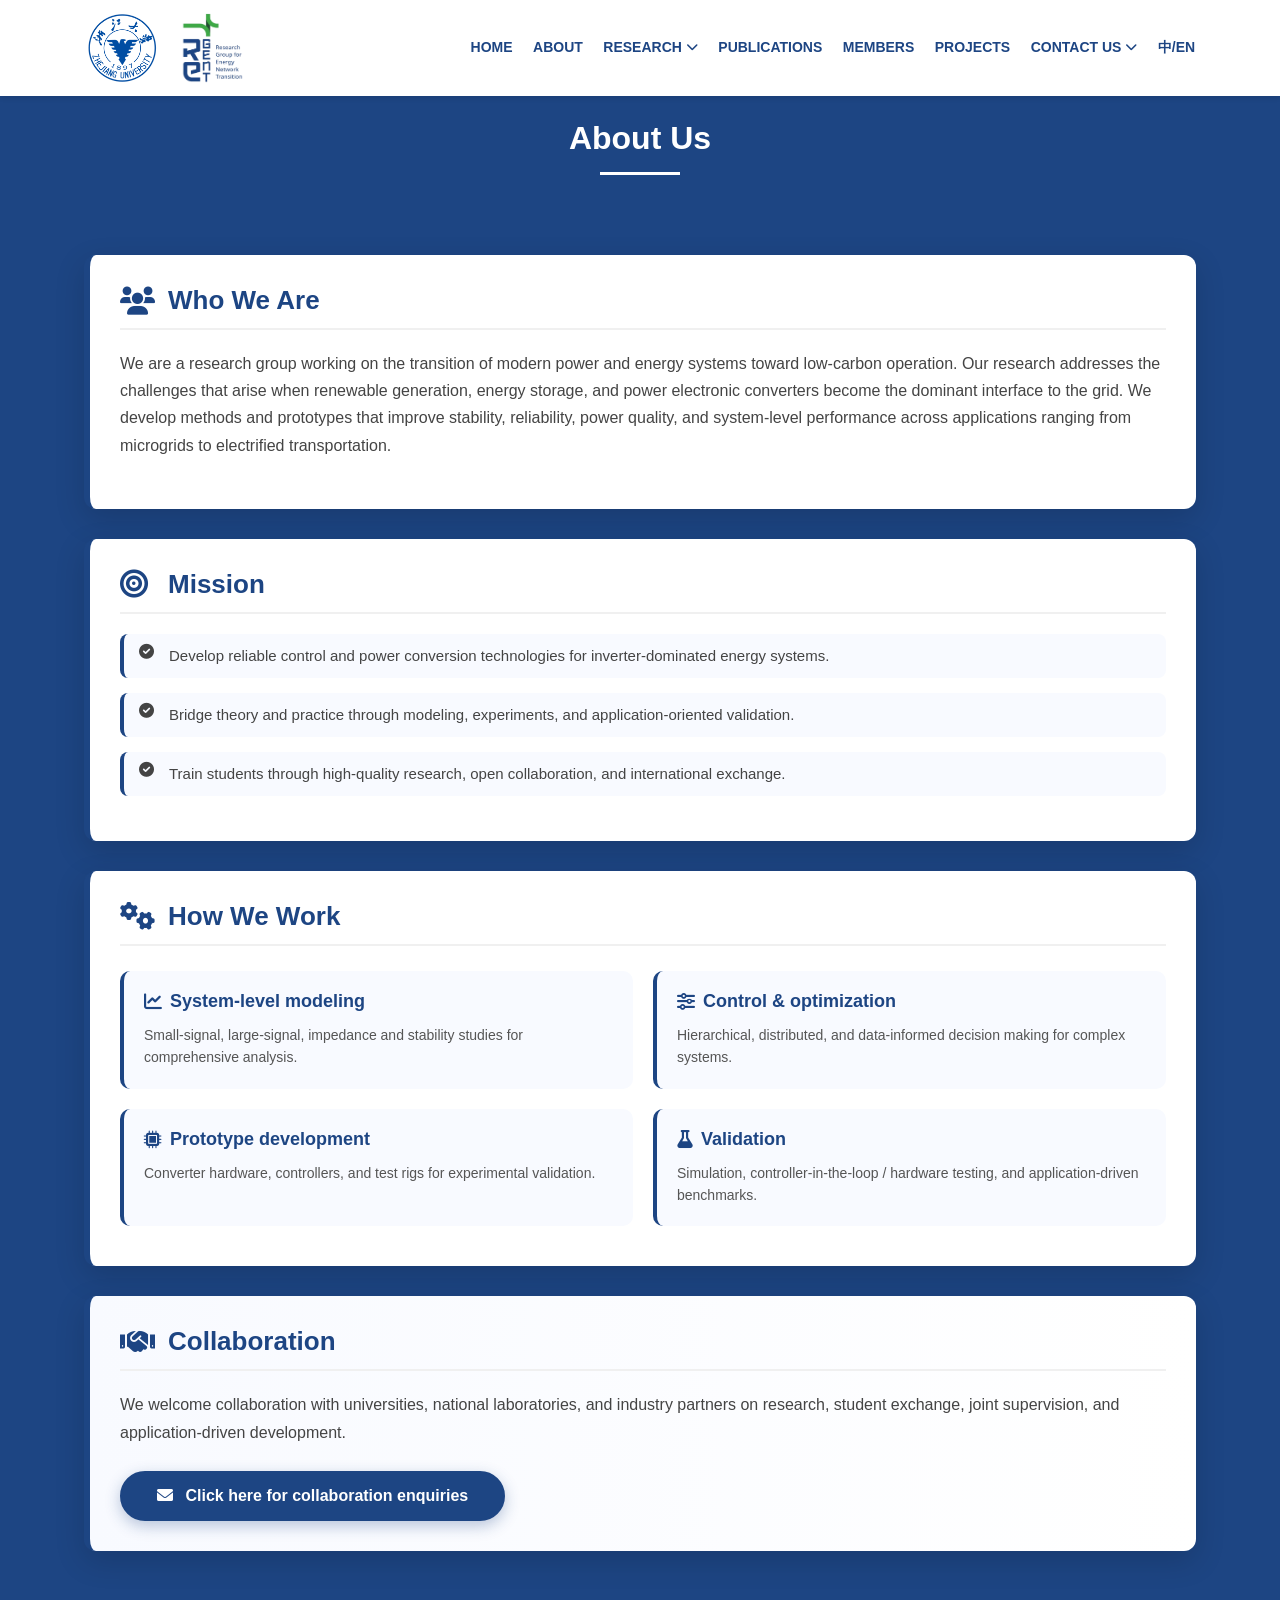
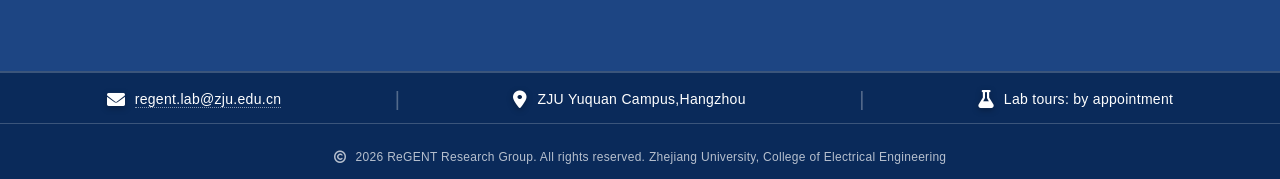
==== about.html @ 67312670 "Add files via upload" ====
<!DOCTYPE html>
<html>
<head>
<meta name="viewport" content="width=device-width, initial-scale=1">
<link rel="icon" type="image/x-icon" href="images/favicon.ico">
<!-- Link to external CSS file (same as main page) -->
<link rel="stylesheet" type="text/css" href="style.css">
<!-- Font Awesome for icons -->
<link rel="stylesheet" href="https://cdnjs.cloudflare.com/ajax/libs/font-awesome/6.0.0/css/all.min.css">
</head>
<body>

<div class="site-header">
  <nav>
    <a href="https://www.zju.edu.cn/"><img src="images/zju_logo.png" alt="ZJU Logo" class="zju-logo"></a>
    <a href="index.html"><img src="images/regent_logo.png" alt="Regent Logo" class="regent-logo"></a>
    <div class="nav-links">
      <ul>
        <li><a href="index.html">HOME</a></li>
        <li><a href="about.html">ABOUT</a></li>
        
        <!-- RESEARCH with Dropdown -->
        <li class="dropdown">
          <a href="research.html" class="dropdown-toggle">RESEARCH <i class="fas fa-chevron-down"></i></a>
          <ul class="dropdown-menu">
            <li><a href="research.html#smart-grids">Smart Grids & Microgrids</a></li>
            <li><a href="research.html#stability">Inverter Stability & Grid Forming Control</a></li>
            <li><a href="research.html#topologies">Converter Topologies</a></li>
            <li><a href="research.html#transportation">Electrified Transportation & Charging Interfaces</a></li>
            <li><a href="research.html#power-info">Power & Information Transfer</a></li>
            <li><a href="research.html#reliability">Reliability, Diagnostics & Power Quality</a></li>
          </ul>
        </li>
        
        <li><a href="publication.html">PUBLICATIONS</a></li>
        <li><a href="people.html">MEMBERS</a></li>
        <li><a href="project.html">PROJECTS</a></li>
        <li class="dropdown">
          <a href="contact.html" class="dropdown-toggle">CONTACT US<i class="fas fa-chevron-down"></i></a>
          <ul class="dropdown-menu">
            <li><a href="recruitment.html">RECRUITMENT</a></li>
            <li><a href="collaboration.html">COLLABORATION</a></li>
          </ul>
        </li>
        <li><a href="">中/EN</a></li>
      </ul>
    </div>
  </nav>
</div>

<!-- Page Header -->
<div class="page-header">
  <h1>About Us</h1>
</div>

<!-- About Container -->
<div class="about-container">

  <!-- Who We Are -->
  <div class="about-section who-we-are">
    <h2><i class="fas fa-users"></i> Who We Are</h2>
    <p>We are a research group working on the transition of modern power and energy systems toward low‑carbon operation. Our research addresses the challenges that arise when renewable generation, energy storage, and power electronic converters become the dominant interface to the grid. We develop methods and prototypes that improve stability, reliability, power quality, and system‑level performance across applications ranging from microgrids to electrified transportation.</p>
  </div>

  <!-- Mission -->
  <div class="about-section">
    <h2><i class="fas fa-bullseye"></i> Mission</h2>
    <ul class="mission-list">
      <li><i class="fas fa-check-circle"></i> Develop reliable control and power conversion technologies for inverter‑dominated energy systems.</li>
      <li><i class="fas fa-check-circle"></i> Bridge theory and practice through modeling, experiments, and application‑oriented validation.</li>
      <li><i class="fas fa-check-circle"></i> Train students through high‑quality research, open collaboration, and international exchange.</li>
    </ul>
  </div>

  <!-- How We Work -->
  <div class="about-section">
    <h2><i class="fas fa-cogs"></i> How We Work</h2>
    
    <div class="work-grid">
      <div class="work-card">
        <h4><i class="fas fa-chart-line"></i> System‑level modeling</h4>
        <p>Small‑signal, large‑signal, impedance and stability studies for comprehensive analysis.</p>
      </div>
      
      <div class="work-card">
        <h4><i class="fas fa-sliders-h"></i> Control & optimization</h4>
        <p>Hierarchical, distributed, and data‑informed decision making for complex systems.</p>
      </div>
      
      <div class="work-card">
        <h4><i class="fas fa-microchip"></i> Prototype development</h4>
        <p>Converter hardware, controllers, and test rigs for experimental validation.</p>
      </div>
      
      <div class="work-card">
        <h4><i class="fas fa-flask"></i> Validation</h4>
        <p>Simulation, controller‑in‑the‑loop / hardware testing, and application‑driven benchmarks.</p>
      </div>
    </div>
  </div>

  <!-- Collaboration -->
  <div class="about-section collaboration">
    <h2><i class="fas fa-handshake"></i> Collaboration</h2>
    <p>We welcome collaboration with universities, national laboratories, and industry partners on research, student exchange, joint supervision, and application‑driven development.</p>
    <a href="mailto:regent.lab@zju.edu.cn?subject=Collaboration%20Enquiry" class="collaboration-btn">
      <i class="fas fa-envelope"></i> Click here for collaboration enquiries
    </a>
  </div>

</div>

<!-- Quick Contact Strip-->
<div class="contact-strip">
    <div class="contact-container">
    
    <div class="contact-item">
      <i class="fas fa-envelope contact-icon"></i>
      <span class="contact-text">
        <a href="mailto:regent.lab@zju.edu.cn">regent.lab@zju.edu.cn</a>
      </span>
    </div>
    <span class="contact-divider">|</span>
    <div class="contact-item">
      <i class="fas fa-map-marker-alt contact-icon"></i>
      <span class="contact-text">ZJU Yuquan Campus,Hangzhou</span>
    </div>
    <span class="contact-divider">|</span>
    <div class="contact-item">
      <i class="fas fa-flask contact-icon"></i>
      <span class="contact-text">Lab tours: by appointment</span>
    </div>
  </div>
  <div class="copyright-row">
    <div class="contact-container">
      <div class="copyright-text">
        <br><i class="far fa-copyright"></i> 2026 ReGENT Research Group. All rights reserved. 
        Zhejiang University, College of Electrical Engineering
      </div>
    </div>
  </div>
</div>

<!-- Dropdown Script -->
<script src="dropdown.js"></script>

</body>
</html>
---- style.css ----
/* ===== RESET & BASE STYLES ===== */
* {
  box-sizing: border-box;
  margin: 0;
  padding: 0;
}

body {
  margin: 0;
  padding-top: 80px;
  font-family: Verdana, sans-serif;
  background-color: #1d4583;
  min-height: 100vh;
  display: flex;
  flex-direction: column;
}

img {
  vertical-align: middle;
}

/* ===== HEADER & NAVIGATION ===== */
.site-header {
  position: fixed;
  top: 0;
  left: 0;
  width: 100%;
  background-color: white;
  z-index: 1000;
  box-shadow: 0 2px 5px rgba(0,0,0,0.1);
}

nav {
  display: flex;
  padding: 1% 6%;
  justify-content: space-between;
  align-items: center;
  background-color: white;
}

nav img {
  width: 90px;
  height: auto;
  max-height: 70px;
  object-fit: contain;
}

.nav-links {
  flex: 1;
  text-align: right;
}

.nav-links ul {
  margin: 0;
  padding: 0;
}

.nav-links ul li {
  list-style: none;
  display: inline-block;
  padding: 8px 8px;
  position: relative;
}

.nav-links ul li a {
  text-decoration: none;
  color: #1d4583;
  font-size: 14px;
  font-weight: 600;
  transition: color 0.3s ease;
}

.nav-links ul li a:hover {
  color: #007bff;
}

/* Dropdown Menu */
.dropdown {
  position: relative;
  display: inline-block;
}

.dropdown-toggle {
  display: flex;
  align-items: center;
  gap: 5px;
}

.dropdown-toggle i {
  font-size: 12px;
  transition: transform 0.3s ease;
}

.dropdown:hover .dropdown-toggle i,
.dropdown.active .dropdown-toggle i {
  transform: rotate(180deg);
}

.dropdown-menu {
  position: absolute;
  top: 100%;
  left: 0;
  background: white;
  min-width: 220px;
  box-shadow: 0 10px 30px rgba(0,0,0,0.15);
  border-radius: 8px;
  padding: 8px 0;
  opacity: 0;
  visibility: hidden;
  transform: translateY(10px);
  transition: all 0.3s ease;
  z-index: 1000;
  border: 1px solid rgba(29, 69, 131, 0.1);
}

.dropdown:hover .dropdown-menu {
  opacity: 1;
  visibility: visible;
  transform: translateY(0);
}

.dropdown-menu li {
  display: block !important;
  padding: 0 !important;
  margin: 0 !important;
  width: 100%;
}

.dropdown-menu li a {
  display: block;
  padding: 10px 20px !important;
  color: #333 !important;
  font-size: 14px;
  font-weight: 500;
  transition: all 0.2s ease;
  white-space: nowrap;
  text-align: left;
}

.dropdown-menu li a:hover {
  background: #f0f4fa;
  color: #1d4583 !important;
  padding-left: 25px !important;
}

/* ===== PAGE HEADER (common to all pages) ===== */
.page-header {
  text-align: center;
  margin: 40px auto 20px;
  max-width: 90%;
  padding: 0 20px;
}

.page-header h1 {
  font-size: 32px;
  color: white;
  margin-bottom: 20px;
  position: relative;
}

.page-header h1:after {
  content: '';
  display: block;
  width: 80px;
  height: 3px;
  background: white;
  margin: 15px auto 0;
}

.page-header p {
  font-size: 18px;
  color: #e0e0e0;
  max-width: 90%;
  margin: 20px auto 0;
  line-height: 1.6;
}

/* ===== CONTACT STRIP & FOOTER ===== */
.contact-strip {
  width: 100%;
  background-color: #0a2a5a;
  color: white;
  padding: 15px 0;
  font-size: 14px;
  border-top: 2px solid rgba(255,255,255,0.2);
  margin-top: 40px;
  flex-shrink: 0;
}

.contact-container {
  max-width: 1200px;
  margin: 0 auto;
  display: flex;
  justify-content: space-around;
  align-items: center;
  flex-wrap: wrap;
  gap: 20px;
  padding: 0 20px;
}

.contact-item {
  display: flex;
  align-items: center;
  gap: 10px;
}

.contact-icon {
  font-size: 18px;
  filter: drop-shadow(0 2px 3px rgba(0,0,0,0.3));
}

.contact-text {
  font-weight: 400;
  letter-spacing: 0.3px;
}

.contact-text a {
  color: white;
  text-decoration: none;
  border-bottom: 1px dotted rgba(255,255,255,0.5);
  transition: border-bottom 0.3s ease;
}

.contact-text a:hover {
  border-bottom: 1px solid white;
}

.contact-divider {
  color: rgba(255,255,255,0.3);
  font-size: 20px;
  font-weight: 300;
  display: inline-block;
}

.copyright-row {
  border-top: 1px solid rgba(255,255,255,0.2);
  margin-top: 12px;
  padding-top: 12px;
  font-size: 12px;
  text-align: center;
}

.copyright-text {
  color: rgba(255,255,255,0.7);
  letter-spacing: 0.3px;
}

.copyright-text i {
  margin-right: 5px;
}

/* ===== HOME PAGE STYLES ===== */

/* Slideshow container */
.slideshow-container {
  width: 100%;
  height: 525px;
  position: relative;
  margin: auto;
  overflow: hidden;
  
}

.slider {
  display: flex;
  transition: transform 0.5s ease-in-out;
  width: 100%;
  height: 100%;
}

.mySlides {
  flex: 0 0 100%;
  box-sizing: border-box;
  height: 100%;
  position: relative;
}

.mySlides img {
  width: 100%;
  height: 100%;
  object-fit: cover;  /* This ensures images cover the area without distortion */
  display: block;
}

.prev, .next {
  cursor: pointer;
  position: absolute;
  top: 50%;
  width: auto;
  padding: 16px;
  margin-top: -22px;
  color: white;
  font-weight: bold;
  font-size: 18px;
  transition: 0.6s ease;
  border-radius: 0 3px 3px 0;
  user-select: none;
  z-index: 2;
  background-color: rgba(0,0,0,0.3);
}

.next {
  right: 0;
  border-radius: 3px 0 0 3px;
}

.prev:hover, .next:hover {
  background-color: rgba(0,0,0,0.8);
}

.text {
  color: #f2f2f2;
  font-size: 15px;
  padding: 8px 12px;
  position: absolute;
  bottom: 20px;
  width: 100%;
  text-align: center;
  z-index: 1;
}

.dots-container {
  position: absolute;
  bottom: 5px;
  left: 0;
  right: 0;
  text-align: center;
  z-index: 1;
}

.dot {
  cursor: pointer;
  height: 7px;
  width: 7px;
  margin: 0 4px;
  background-color: rgba(255,255,255,0.5);
  border-radius: 50%;
  display: inline-block;
  transition: background-color 0.3s ease;
  border: 1px solid rgba(0,0,0,0.3);
}

.active, .dot:hover {
  background-color: rgba(255,255,255,0.9);
}

@media only screen and (max-width: 300px) {
  .prev, .next,.text {font-size: 11px}
}

/* Introduction Section */
.intro-section {
  max-width: 90%;
  margin: 60px auto;
  text-align: center;
  padding: 0 20px;
}

.intro-section h2 {
  font-size: 32px;
  color: white;
  margin-bottom: 20px;
  position: relative;
}

.intro-section h2:after {
  content: '';
  display: block;
  width: 80px;
  height: 3px;
  background: white;
  margin: 15px auto 0;
}

.intro-section p {
  font-size: 18px;
  line-height: 1.6;
  color: #e5e5e5;
  max-width: 90%;
  margin: 0 auto;
}

/* Research Areas Section */
.mresearch-section {
  max-width: 90%;
  margin: 60px auto;
  padding: 0 20px;
  background: #1d4583;
  
}

.mresearch-section h2 {
  font-size: 32px;
  color: white;
  text-align: center;
  margin-bottom: 40px;
  position: relative;
}

.mresearch-section h2:after {
  content: '';
  display: block;
  width: 80px;
  height: 3px;
  background: white;
  margin: 15px auto 0;
}

.mresearch-grid {
  display: grid;
  grid-template-columns: repeat(3, 1fr);
  gap: 30px;
  margin-top: 30px;
  background: #1d4583;
}

.mresearch-card {
  background: white;
  border-radius: 10px;
  overflow: hidden;
  box-shadow: 0 5px 15px rgba(0,0,0,0.1);
  transition: transform 0.3s ease, box-shadow 0.3s ease;
  display: flex;
  flex-direction: column;
  height: 100%;
}

.mresearch-card:hover {
  transform: translateY(-5px);
  box-shadow: 0 15px 30px rgba(0,0,0,0.15);
}

.mresearch-card img {
  width: 100%;
  height: 200px;
  object-fit: cover;
  display: block;
}

.mresearch-card h3 {
  font-size: 20px;
  color: #1d4583;
  margin: 15px 15px 10px;
  line-height: 1.3;
}

.mresearch-card p {
  font-size: 14px;
  color: #666;
  line-height: 1.5;
  margin: 0 15px 15px;
  flex: 1;
}

.card-link {
  display: inline-block;
  margin: 0 15px 20px;
  color: #1d4583;
  font-weight: 600;
  text-decoration: none;
  border-bottom: 1px dotted #1d4583;
  align-self: flex-start;
  transition: all 0.3s ease;
}

.card-link:hover {
  border-bottom: 1px solid #1d4583;
  transform: translateX(3px);
}

/* Responsive */
@media (max-width: 900px) {
  .research-grid {
    grid-template-columns: repeat(2, 1fr);
  }
}

@media (max-width: 600px) {
  .research-grid {
    grid-template-columns: 1fr;
  }
}

/* Overall page background */
body {
  background-color: #1d4583;
}

/* Introduction Section */
.intro-section h2 {
  color: white;
}

.intro-section p {
  color: #e0e0e0;
}

/* Learn More Button */
.learn-more-container {
  text-align: center;
  margin: 40px 0 60px;
}

.learn-more-btn {
  display: inline-block;
  padding: 12px 40px;
  background-color: transparent;
  color: white;
  border: 2px solid white;
  border-radius: 50px;
  font-size: 16px;
  font-weight: 600;
  text-decoration: none;
  text-transform: uppercase;
  letter-spacing: 1px;
  transition: all 0.3s ease;
}

.learn-more-btn:hover {
  background-color: white;
  color: #1d4583;
  transform: translateY(-2px);
  box-shadow: 0 5px 15px rgba(0,0,0,0.2);
}
/* Highlights section */
.highlights-section {
  max-width: 90%;
  margin: 80px auto;
  padding: 0 20px;
}

.highlights-section h2 {
  font-size: 32px;
  color: white;
  text-align: center;
  margin-bottom: 40px;
  position: relative;
}

.highlights-section h2:after {
  content: '';
  display: block;
  width: 80px;
  height: 3px;
  background: white;
  margin: 15px auto 0;
}

.highlights-grid {
  display: grid;
  grid-template-columns: repeat(3, 1fr);
  gap: 30px;
}

.highlight-card {
  background: white;
  border-radius: 10px;
  padding: 25px;
  box-shadow: 0 5px 15px rgba(0,0,0,0.2);
}

.highlight-card h3 {
  color: #1d4583;
  font-size: 22px;
  margin-top: 0;
  margin-bottom: 20px;
  padding-bottom: 10px;
  border-bottom: 2px solid #1d4583;
}
/* Responsive */
@media (max-width: 900px) {
  .highlight-grid {
    grid-template-columns: repeat(2, 1fr);
  }
}

@media (max-width: 600px) {
  .highlight-grid {
    grid-template-columns: 1fr;
  }
}
/* Publications list in highlights */
.publications-list {
  list-style: none;
  padding: 0;
  margin: 0 0 20px 0;
}

.publications-list li {
  margin-bottom: 15px;
  padding-bottom: 15px;
  border-bottom: 1px solid #eee;
}

.pub-title {
  font-weight: 600;
  color: #333;
  text-decoration: none;
  display: block;
  margin-bottom: 5px;
  font-size: 14px;
  line-height: 1.4;
}

.pub-title:hover {
  color: #1d4583;
}

.pub-authors {
  font-size: 12px;
  color: #666;
  margin-bottom: 3px;
}

.pub-journal {
  font-size: 11px;
  color: #1d4583;
  font-style: italic;
}

/* main page Projects list in highlights */
.mprojects-list {
  list-style: none;
  padding: 0;
  margin: 0 0 20px 0;
}

.mprojects-list li {
  margin-bottom: 20px;
  padding-bottom: 15px;
  border-bottom: 1px solid #eee;
}

.mproject-title {
  font-weight: 600;
  color: #333;
  text-decoration: none;
  display: block;
  margin-bottom: 8px;
  font-size: 15px;
}

.mproject-title:hover {
  color: #1d4583;
}

.mproject-desc {
  font-size: 12px;
  color: #666;
  line-height: 1.5;
}

/* News list in highlights */
.news-list {
  list-style: none;
  padding: 0;
  margin: 0 0 20px 0;
}

.news-list li {
  margin-bottom: 18px;
  padding-bottom: 15px;
  border-bottom: 1px solid #eee;
  display: flex;
  gap: 12px;
}

.news-date {
  min-width: 70px;
  font-size: 12px;
  font-weight: 600;
  color: #1d4583;
}

.news-content {
  flex: 1;
}

.news-title {
  font-weight: 600;
  color: #333;
  font-size: 14px;
  margin-bottom: 4px;
}

.news-desc {
  font-size: 12px;
  color: #666;
}

.view-all-link {
  display: inline-block;
  color: #1d4583;
  text-decoration: none;
  font-size: 14px;
  font-weight: 600;
  margin-top: 10px;
  transition: color 0.3s ease;
}

.view-all-link:hover {
  color: #007bff;
  text-decoration: underline;
}

/* ===== RESEARCH PAGE STYLES ===== */
.research-container {
  max-width: 90%;
  margin: 40px auto 50px;
  padding: 0 20px;
}

.research-nav {
  max-width: 1200px;
  margin: 40px auto;
  padding: 0 20px;
  display: flex;
  flex-wrap: wrap;
  justify-content: center;
  gap: 12px;
}

.research-nav-btn {
  background: rgba(255,255,255,0.1);
  color: white;
  border: 2px solid white;
  padding: 10px 22px;
  border-radius: 50px;
  font-size: 14px;
  font-weight: 600;
  cursor: pointer;
  transition: all 0.3s ease;
  text-decoration: none;
  display: inline-block;
}

.research-nav-btn:hover,
.research-nav-btn.active {
  background: white;
  color: #1d4583;
  transform: translateY(-2px);
  box-shadow: 0 5px 15px rgba(0,0,0,0.2);
}

.research-section {
  margin-bottom: 40px;
  scroll-margin-top: 100px;
  background: white;
  border-radius: 12px;
  border-left: 6px solid #1d4583;
  box-shadow: 0 5px 15px rgba(0,0,0,0.1);
  padding: 25px;
  width: 100%;
}

.research-section h2 {
  font-size: 24px;
  color: #1d4583;
  margin: 0 0 12px 0;
  padding-bottom: 8px;
  border-bottom: 2px solid #f0f0f0;
  display: flex;
  align-items: center;
  gap: 10px;
}

.research-section h2 i {
  color: #1d4583;
  font-size: 24px;
  width: 32px;
}

.research-section > p {
  font-size: 15px;
  color: #444;
  line-height: 1.5;
  margin: 0 0 20px 0;
}

.research-topics {
  list-style: none;
  padding: 0;
  margin: 20px 0 15px;
  display: grid;
  grid-template-columns: repeat(2, 1fr);
  gap: 12px;
}

.research-topics li {
  display: flex;
  align-items: flex-start;
  gap: 10px;
  font-size: 14px;
  color: #444;
  line-height: 1.5;
  padding: 10px 15px;
  background: #f8faff;
  border-radius: 8px;
  border-left: 4px solid #1d4583;
}

.research-topics li i {
  color: #1d4583;
  font-size: 14px;
  margin-top: 3px;
  min-width: 16px;
}

/* Back to top button */
.back-to-top {
  text-align: right;
  margin-top: 15px;
}

.back-to-top a {
  color: #1d4583;
  text-decoration: none;
  font-size: 14px;
  font-weight: 600;
  display: inline-flex;
  align-items: center;
  gap: 8px;
  padding: 8px 15px;
  background: #f0f4fa;
  border-radius: 30px;
  transition: all 0.3s ease;
}

.back-to-top a:hover {
  background: #1d4583;
  color: white;
}

.back-to-top a:hover i {
  transform: translateY(-3px);
}

.back-to-top i {
  transition: transform 0.3s ease;
}
/* ===== PROJECTS PAGE STYLES ===== */
.projects-container {
  max-width: 90%;
  margin: 40px auto 50px;
  padding: 0 20px;
}

.funding-section {
  margin-bottom: 35px;
  padding: 18px;
  background: rgba(255,255,255,0.05);
  border-radius: 10px;
  border-left: 4px solid white;
}

.funding-section h2 {
  color: white;
  font-size: 22px;
  margin-bottom: 12px;
  display: flex;
  align-items: center;
  gap: 8px;
}

.funding-section h2 i {
  color: rgba(255,255,255,0.9);
  font-size: 22px;
}

.funding-desc {
  color: #e0e0e0;
  font-size: 15px;
  line-height: 1.5;
  margin-bottom: 20px;
  padding-left: 30px;
}

.project-list {
  list-style: none;
  padding: 0;
  margin: 0;
}

.project-item {
  background: white;
  border-radius: 10px;
  padding: 20px;
  margin-bottom: 15px;
  box-shadow: 0 5px 15px rgba(0,0,0,0.15);
  transition: transform 0.3s ease, box-shadow 0.3s ease;
  border-left: 5px solid #1d4583;
}

.project-item:hover {
  transform: translateX(5px);
  box-shadow: 0 8px 25px rgba(0,0,0,0.2);
}

.project-title {
  font-size: 18px;
  font-weight: 600;
  color: #1d4583;
  margin-bottom: 10px;
  line-height: 1.4;
}

.project-meta {
  display: flex;
  flex-wrap: wrap;
  gap: 12px;
  margin-bottom: 10px;
  font-size: 13px;
  color: #666;
}

.project-meta i {
  color: #1d4583;
  width: 16px;
  margin-right: 4px;
}

.project-dates {
  display: inline-flex;
  align-items: center;
  background: #f0f4fa;
  padding: 3px 10px;
  border-radius: 30px;
  font-size: 12px;
  color: #1d4583;
  font-weight: 500;
}

.project-status {
  display: inline-flex;
  align-items: center;
  padding: 3px 10px;
  border-radius: 30px;
  font-size: 12px;
  font-weight: 500;
}

.status-ongoing {
  background: #e3f2fd;
  color: #0d47a1;
}

.status-completed {
  background: #e8f5e8;
  color: #1e7e34;
}

/* ===== ABOUT PAGE STYLES ===== */
.about-container {
  max-width: 90%;
  margin: 40px auto 50px;
  padding: 0 20px;
}

.about-section {
  background: white;
  border-radius: 12px;
  padding: 30px;
  margin-bottom: 30px;
  box-shadow: 0 10px 30px rgba(0,0,0,0.15);
  border-left: 6px solid #1d4583;
}

.about-section h2 {
  font-size: 26px;
  color: #1d4583;
  margin: 0 0 20px 0;
  padding-bottom: 12px;
  border-bottom: 2px solid #f0f0f0;
  display: flex;
  align-items: center;
  gap: 12px;
}

.about-section h2 i {
  color: #1d4583;
  font-size: 28px;
  width: 36px;
}

.about-section p {
  font-size: 16px;
  color: #444;
  line-height: 1.7;
  margin-bottom: 20px;
}

.mission-list {
  list-style: none;
  padding: 0;
  margin: 20px 0 10px;
}

.mission-list li {
  display: flex;
  align-items: flex-start;
  gap: 15px;
  margin-bottom: 15px;
  padding: 10px 15px;
  background: #f8faff;
  border-radius: 8px;
  font-size: 15px;
  color: #444;
  line-height: 1.6;
  border-left: 4px solid #1d4583;
}

.work-grid {
  display: grid;
  grid-template-columns: repeat(2, 1fr);
  gap: 20px;
  margin: 25px 0 10px;
}

.work-card {
  background: #f8faff;
  border-radius: 10px;
  padding: 20px;
  border-left: 4px solid #1d4583;
}

.work-card h4 {
  font-size: 18px;
  color: #1d4583;
  margin: 0 0 12px 0;
  display: flex;
  align-items: center;
  gap: 8px;
}

.work-card p {
  font-size: 14px;
  color: #555;
  line-height: 1.6;
  margin: 0;
}
/* Collaboration section */
.collaboration {
  background: linear-gradient(to right, #f8faff, #ffffff);
}

.collaboration p {
  font-size: 16px;
  color: #444;
  line-height: 1.7;
  margin-bottom: 25px;
}

.collaboration-btn {
  display: inline-block;
  padding: 14px 35px;
  background-color: #1d4583;
  color: white;
  text-decoration: none;
  border-radius: 50px;
  font-size: 16px;
  font-weight: 600;
  transition: all 0.3s ease;
  border: 2px solid #1d4583;
  box-shadow: 0 5px 15px rgba(29, 69, 131, 0.3);
}

.collaboration-btn:hover {
  background-color: white;
  color: #1d4583;
  transform: translateY(-2px);
  box-shadow: 0 8px 25px rgba(29, 69, 131, 0.4);
}

.collaboration-btn i {
  margin-right: 8px;
}

/* Responsive */
@media (max-width: 700px) {
  .work-grid {
    grid-template-columns: 1fr;
  }
  
  .about-section h2 {
    font-size: 24px;
  }
  
  .about-section h2 i {
    font-size: 24px;
    width: 32px;
  }
  
  .mission-list li {
    padding: 12px;
    gap: 12px;
  }
}

@media (max-width: 400px) {
  .page-header h1 {
    font-size: 28px;
  }
  
  .about-section {
    padding: 20px;
  }
  
  .about-section h2 {
    font-size: 22px;
  }
}
/* ===== RECRUITMENT PAGE STYLES ===== */
.recruitment-container {
  max-width: 90%;
  margin: 40px auto 50px;
  padding: 0 20px;
}

.recruitment-section {
  background: white;
  border-radius: 12px;
  padding: 30px;
  margin-bottom: 30px;
  box-shadow: 0 10px 30px rgba(0,0,0,0.15);
  border-left: 6px solid #1d4583;
}

.recruitment-section h2 {
  font-size: 26px;
  color: #1d4583;
  margin: 0 0 20px 0;
  padding-bottom: 12px;
  border-bottom: 2px solid #f0f0f0;
  display: flex;
  align-items: center;
  gap: 12px;
}

/* Overview - intro paragraph */
.overview p {
  font-size: 16px;
  color: #444;
  line-height: 1.8;
  margin-bottom: 0;
}

.look-list {
  list-style: none;
  padding: 0;
  margin: 20px 0 10px;
}

.look-list li {
  display: flex;
  align-items: flex-start;
  gap: 15px;
  margin-bottom: 15px;
  padding: 12px 18px;
  background: #f8faff;
  border-radius: 8px;
  font-size: 15px;
  color: #444;
  border-left: 4px solid #1d4583;
}

.apply-steps {
  margin: 25px 0 15px;
}

.apply-step {
  display: flex;
  gap: 20px;
  margin-bottom: 20px;
  padding: 15px 20px;
  background: #f8faff;
  border-radius: 10px;
  border-left: 4px solid #1d4583;
}

.step-number {
  min-width: 40px;
  height: 40px;
  background: #1d4583;
  color: white;
  font-weight: bold;
  font-size: 20px;
  border-radius: 50%;
  display: flex;
  align-items: center;
  justify-content: center;
}
.step-content {
  flex: 1;
}

.step-content p {
  margin: 5px 0 0 0;
  font-size: 15px;
  color: #555;
}

.step-content strong {
  color: #1d4583;
  font-size: 16px;
}

.step-note {
  margin-top: 8px;
  padding: 8px 15px;
  background: rgba(29, 69, 131, 0.05);
  border-radius: 6px;
  font-size: 14px;
  color: #666;
  border-left: 3px solid #1d4583;
}

.faq-grid {
  display: grid;
  grid-template-columns: 1fr;
  gap: 15px;
  margin: 25px 0 10px;
}

.faq-item {
  background: #f8faff;
  border-radius: 10px;
  padding: 18px 22px;
  border-left: 4px solid #1d4583;
}

.faq-question {
  display: flex;
  align-items: center;
  gap: 12px;
  margin-bottom: 12px;
}

.faq-question i {
  color: #1d4583;
  font-size: 18px;
  width: 24px;
}

.faq-question h4 {
  font-size: 18px;
  color: #1d4583;
  margin: 0;
  font-weight: 600;
}

.faq-answer {
  padding-left: 36px;
  font-size: 15px;
  color: #555;
  line-height: 1.6;
}

.faq-answer p {
  margin: 0;
  font-size: 15px;
}

.faq-answer a {
  color: #1d4583;
  text-decoration: none;
  font-weight: 600;
  border-bottom: 1px dotted #1d4583;
}

.faq-answer a:hover {
  border-bottom: 1px solid #1d4583;
}

/* Contact/apply button */
.apply-btn {
  display: inline-block;
  padding: 14px 35px;
  background-color: #1d4583;
  color: white;
  text-decoration: none;
  border-radius: 50px;
  font-size: 16px;
  font-weight: 600;
  transition: background-color 0.3s ease, color 0.3s ease;
  border: 2px solid #1d4583;
  box-shadow: 0 5px 15px rgba(29, 69, 131, 0.3);
  margin-top: 15px;
}

.apply-btn:hover {
  background-color: white;
  color: #1d4583;
}

.apply-btn i {
  margin-right: 8px;
}

/* Highlight box */
.highlight-box {
  background: linear-gradient(135deg, #f8faff 0%, #ffffff 100%);
  border-radius: 10px;
  padding: 20px;
  margin: 20px 0 10px;
  border: 1px dashed #1d4583;
}

.highlight-box p {
  margin: 0;
  display: flex;
  align-items: center;
  gap: 12px;
}

.highlight-box i {
  color: #1d4583;
  font-size: 24px;
}
/*======= Collaboration page style ========= */
/* Collaboration container */
.collaboration-container {
  max-width: 90%;
  margin: 40px auto 50px;
  padding: 0 20px;
}

/* Collaboration sections */
.collaboration-section {
  background: white;
  border-radius: 12px;
  padding: 35px;
  margin-bottom: 30px;
  box-shadow: 0 10px 30px rgba(0,0,0,0.15);
  border-left: 6px solid #1d4583;
}

.collaboration-section h2 {
  font-size: 28px;
  color: #1d4583;
  margin: 0 0 20px 0;
  padding-bottom: 15px;
  border-bottom: 2px solid #f0f0f0;
  display: flex;
  align-items: center;
  gap: 12px;
}

.collaboration-section h2 i {
  color: #1d4583;
  font-size: 30px;
  width: 40px;
}

.collaboration-section p {
  font-size: 17px;
  color: #444;
  line-height: 1.8;
  margin-bottom: 25px;
}

/* Partner types */
.partner-types {
  display: flex;
  flex-wrap: wrap;
  gap: 20px;
  margin: 30px 0 20px;
  justify-content: center;
}

.partner-card {
  flex: 1;
  min-width: 180px;
  background: linear-gradient(135deg, #f8faff 0%, #ffffff 100%);
  border-radius: 12px;
  padding: 25px 20px;
  text-align: center;
  border: 1px solid rgba(29, 69, 131, 0.1);
  box-shadow: 0 5px 15px rgba(0,0,0,0.05);
}

.partner-card i {
  font-size: 40px;
  color: #1d4583;
  margin-bottom: 15px;
}

.partner-card h3 {
  font-size: 20px;
  color: #1d4583;
  margin: 0 0 10px 0;
}

.partner-card p {
  font-size: 14px;
  color: #666;
  margin: 0;
  line-height: 1.5;
}

/* Partner Logos Section */
.partner-logos {
  margin: 40px 0 20px;
  text-align: center;
}

.partner-logos h3 {
  font-size: 24px;
  color: #1d4583;
  margin: 0 0 30px 0;
  position: relative;
  display: inline-block;
  padding-bottom: 12px;
}

.partner-logos h3:after {
  content: '';
  position: absolute;
  bottom: 0;
  left: 25%;
  width: 50%;
  height: 3px;
  background: #1d4583;
}

/* Logos Grid - 5 columns on large screens */
.logos-grid {
  display: grid;
  grid-template-columns: repeat(5, 1fr);
  gap: 25px;
  align-items: center;
  margin-top: 30px;
}

.logo-item {
  background: #f8faff;
  border-radius: 10px;
  padding: 20px 15px;
  transition: all 0.3s ease;
  border: 1px solid rgba(29, 69, 131, 0.1);
  display: flex;
  align-items: center;
  justify-content: center;
  min-height: 120px;
  box-shadow: 0 3px 10px rgba(0,0,0,0.05);
}

.logo-item:hover {
  transform: translateY(-5px);
  box-shadow: 0 15px 30px rgba(29, 69, 131, 0.15);
  border-color: #1d4583;
  background: white;
}

.logo-item img {
  max-width: 100%;
  max-height: 70px;
  width: auto;
  height: auto;
  filter: grayscale(50%);
  opacity: 0.8;
  transition: all 0.3s ease;
  object-fit: contain;
}

.logo-item:hover img {
  filter: grayscale(0%);
  opacity: 1;
}

/* Logo fallback for missing images */
.logo-placeholder {
  width: 100%;
  height: 70px;
  display: flex;
  align-items: center;
  justify-content: center;
  font-weight: 600;
  color: #1d4583;
  background: rgba(29, 69, 131, 0.05);
  border-radius: 6px;
  padding: 5px;
  font-size: 14px;
  text-align: center;
}

.logo-placeholder i {
  font-size: 30px;
  margin-right: 8px;
  color: #1d4583;
}

/* Collaboration modes grid */
.modes-grid {
  display: grid;
  grid-template-columns: repeat(2, 1fr);
  gap: 25px;
  margin: 30px 0 20px;
}

.mode-item {
  display: flex;
  align-items: flex-start;
  gap: 15px;
  padding: 20px;
  background: #f8faff;
  border-radius: 12px;
  border-left: 4px solid #1d4583;
  transition: all 0.3s ease;
}

.mode-item:hover {
  transform: translateY(-3px);
  box-shadow: 0 10px 25px rgba(29, 69, 131, 0.15);
}

.mode-icon {
  min-width: 50px;
  height: 50px;
  background: #1d4583;
  border-radius: 50%;
  display: flex;
  align-items: center;
  justify-content: center;
  color: white;
  font-size: 22px;
  box-shadow: 0 5px 10px rgba(29, 69, 131, 0.3);
}

.mode-content {
  flex: 1;
}

.mode-content h3 {
  font-size: 18px;
  color: #1d4583;
  margin: 0 0 8px 0;
}

.mode-content p {
  font-size: 14px;
  color: #555;
  margin: 0;
  line-height: 1.5;
}

/* Contact boxes */
.contact-boxes {
  display: grid;
  grid-template-columns: repeat(2, 1fr);
  gap: 25px;
  margin: 30px 0 10px;
}

.contact-box {
  background: #f8faff;
  border-radius: 12px;
  padding: 25px;
  text-align: center;
  border: 1px solid rgba(29, 69, 131, 0.1);
}

.contact-box i {
  font-size: 36px;
  color: #1d4583;
  margin-bottom: 15px;
}

.contact-box h3 {
  font-size: 20px;
  color: #1d4583;
  margin: 0 0 10px 0;
}

.contact-box p {
  font-size: 15px;
  color: #555;
  margin: 0 0 20px 0;
  line-height: 1.6;
}

.contact-link {
  display: inline-block;
  padding: 10px 25px;
  background-color: #1d4583;
  color: white;
  text-decoration: none;
  border-radius: 50px;
  font-size: 15px;
  font-weight: 600;
  transition: all 0.3s ease;
  border: 2px solid #1d4583;
}

.contact-link:hover {
  background-color: white;
  color: #1d4583;
}

.contact-link i {
  font-size: 14px;
  margin-right: 6px;
  color: inherit;
  margin-bottom: 0;
}

/* Highlight box */
.highlight-collaboration-box {
  background: linear-gradient(135deg, #f8faff 0%, #ffffff 100%);
  border-radius: 12px;
  padding: 25px;
  margin: 30px 0 10px;
  border: 1px dashed #1d4583;
  text-align: center;
}
.highlight-collaboration-box h3 {
  font-size: 20px;
  color: #1d4583;
  margin: 0 0 10px 0;
}

.highlight-collaboration-box p {
  font-size: 16px;
  color: #444;
  margin: 0 0 15px 0;
}

.highlight-collaboration-box i {
  font-size: 16px;
  margin-right: 6px;
  color: inherit;
  margin-bottom: 0;
}

.highlight-collaboration-btn {
  display: inline-block;
  padding: 10px 25px;
  background-color: #1d4583;
  color: white;
  text-decoration: none;
  border-radius: 50px;
  font-size: 15px;
  font-weight: 600;
  transition: all 0.3s ease;
  border: 2px solid #1d4583;
}

.highlight-collaboration-btn:hover {
  background-color: white;  /* White background on hover */
  color: #1d4583;  /* Blue text on hover */
  transform: translateY(-2px);
  box-shadow: 0 8px 25px rgba(29, 69, 131, 0.25);
}

.highlight-collaboration-btn i {
  margin-right: 8px;
  font-size: 16px;
}

/* Make sure the icon color changes with text on hover */
.highlight-collaboration-btn:hover i {
  color: #1d4583;
}
/* Responsive */
@media (max-width: 1000px) {
  .logos-grid {
    grid-template-columns: repeat(4, 1fr);
  }
}

@media (max-width: 800px) {
  .logos-grid {
    grid-template-columns: repeat(3, 1fr);
  }
}

@media (max-width: 700px) {
  .modes-grid {
    grid-template-columns: 1fr;
  }
  
  .contact-boxes {
    grid-template-columns: 1fr;
  }
  
  .partner-types {
    flex-direction: column;
  }
  
  .partner-card {
    width: 100%;
  }
  
  .logos-grid {
    grid-template-columns: repeat(2, 1fr);
    gap: 15px;
  }
  
  .logo-item {
    min-height: 100px;
    padding: 15px 10px;
  }
  
  .collaboration-section h2 {
    font-size: 24px;
  }
  
  .collaboration-section h2 i {
    font-size: 26px;
    width: 36px;
  }
  
  .mode-item {
    padding: 15px;
  }
}

@media (max-width: 400px) {
  .page-header h1 {
    font-size: 28px;
  }
  
  .collaboration-section {
    padding: 20px;
  }
  
  .collaboration-section h2 {
    font-size: 22px;
  }
  
  .logos-grid {
    grid-template-columns: 1fr;
  }
}

/* ===== PUBLICATIONS PAGE STYLES ===== */
.page-header {
  text-align: center;
  margin: 40px auto 20px;
  max-width: 90%;
  padding: 0 20px;
}

.page-header h1 {
  font-size: 32px;
  color: white;
  margin-bottom: 20px;
  position: relative;
}

.page-header h1:after {
  content: '';
  display: block;
  width: 80px;
  height: 3px;
  background: white;
  margin: 15px auto 0;
}

/* Publications container */
.publications-container {
  max-width: 90%;
  margin: 40px auto 50px;
  padding: 0 20px;
}

/* Filter Section */
.filter-section {
  background: white;
  border-radius: 12px;
  padding: 25px;
  margin-bottom: 30px;
  box-shadow: 0 10px 30px rgba(0,0,0,0.15);
  border-left: 6px solid #1d4583;
}

.filter-section h2 {
  font-size: 22px;
  color: #1d4583;
  margin: 0 0 20px 0;
  display: flex;
  align-items: center;
  gap: 10px;
}

.filter-section h2 i {
  color: #1d4583;
  font-size: 24px;
}

.filter-row {
  display: flex;
  flex-wrap: wrap;
  gap: 20px;
  margin-bottom: 20px;
}

.filter-group {
  flex: 1;
  min-width: 200px;
}

.filter-group label {
  display: block;
  font-size: 14px;
  color: #555;
  margin-bottom: 8px;
  font-weight: 600;
}

.filter-select, .filter-input {
  width: 100%;
  padding: 12px 15px;
  border: 2px solid #e0e0e0;
  border-radius: 8px;
  font-size: 14px;
  color: #333;
  transition: all 0.3s ease;
  background: #f8faff;
}

.filter-select:hover, .filter-input:hover {
  border-color: #1d4583;
}

.filter-select:focus, .filter-input:focus {
  outline: none;
  border-color: #1d4583;
  box-shadow: 0 0 0 3px rgba(29, 69, 131, 0.1);
}

.filter-actions {
  display: flex;
  gap: 15px;
  align-items: flex-end;
}

.filter-btn {
  padding: 12px 25px;
  background-color: #1d4583;
  color: white;
  border: none;
  border-radius: 8px;
  font-size: 14px;
  font-weight: 600;
  cursor: pointer;
  transition: all 0.3s ease;
  border: 2px solid #1d4583;
  display: inline-flex;
  align-items: center;
  gap: 8px;
}

.filter-btn:hover {
  background-color: white;
  color: #1d4583;
}

.filter-btn.reset {
  background-color: #f0f4fa;
  color: #1d4583;
  border: 2px solid #1d4583;
}

.filter-btn.reset:hover {
  background-color: #1d4583;
  color: white;
}

/* Results summary */
.results-summary {
  background: #f8faff;
  padding: 15px 20px;
  border-radius: 8px;
  margin-bottom: 20px;
  display: flex;
  justify-content: space-between;
  align-items: center;
  flex-wrap: wrap;
  gap: 15px;
}

.results-count {
  font-size: 16px;
  color: #1d4583;
  font-weight: 600;
}

.results-count span {
  background: #1d4583;
  color: white;
  padding: 3px 10px;
  border-radius: 30px;
  margin-left: 10px;
}

.active-filters {
  display: flex;
  flex-wrap: wrap;
  gap: 10px;
}

.filter-tag {
  background: white;
  border: 1px solid #1d4583;
  color: #1d4583;
  padding: 5px 12px;
  border-radius: 30px;
  font-size: 13px;
  display: inline-flex;
  align-items: center;
  gap: 6px;
}

.filter-tag i {
  cursor: pointer;
  font-size: 12px;
}

.filter-tag i:hover {
  color: #ff4444;
}

/* Publications list */
.publications-list {
  list-style: none;
  padding: 0;
  margin: 0;
}

.publication-item {
  background: white;
  border-radius: 12px;
  padding: 25px;
  margin-bottom: 20px;
  box-shadow: 0 5px 20px rgba(0,0,0,0.1);
  border-left: 6px solid #1d4583;
  transition: transform 0.3s ease, box-shadow 0.3s ease;
}

.publication-item:hover {
  transform: translateX(5px);
  box-shadow: 0 10px 30px rgba(0,0,0,0.15);
}

.publication-header {
  display: flex;
  justify-content: space-between;
  align-items: flex-start;
  margin-bottom: 12px;
  flex-wrap: wrap;
  gap: 10px;
}

.publication-type {
  display: inline-block;
  padding: 4px 12px;
  border-radius: 30px;
  font-size: 12px;
  font-weight: 600;
  text-transform: uppercase;
  letter-spacing: 0.5px;
}

.type-journal {
  background: #e3f2fd;
  color: #0d47a1;
}

.type-conference {
  background: #e8f5e8;
  color: #1e7e34;
}

.type-book {
  background: #fff3e0;
  color: #b85c00;
}

.type-book-chapter {
  background: #fef7e0;
  color: #b85c00;
}

.type-patent {
  background: #f3e5f5;
  color: #7b1fa2;
}

.publication-year {
  background: #1d4583;
  color: white;
  padding: 4px 12px;
  border-radius: 30px;
  font-size: 12px;
  font-weight: 600;
}

.publication-title {
  font-size: 18px;
  font-weight: 600;
  color: #1d4583;
  margin-bottom: 10px;
  line-height: 1.4;
}

.publication-authors {
  font-size: 14px;
  color: #444;
  margin-bottom: 8px;
  line-height: 1.5;
}

.publication-venue {
  font-size: 14px;
  color: #666;
  margin-bottom: 12px;
  font-style: italic;
}

.publication-venue i {
  color: #1d4583;
  margin-right: 6px;
}

.publication-doi {
  font-size: 13px;
  color: #888;
}

.publication-doi a {
  color: #1d4583;
  text-decoration: none;
  border-bottom: 1px dotted #1d4583;
}

.publication-doi a:hover {
  border-bottom: 1px solid #1d4583;
}

.publication-links {
  margin-top: 15px;
  display: flex;
  gap: 15px;
}

.publication-link {
  color: #1d4583;
  text-decoration: none;
  font-size: 13px;
  font-weight: 600;
  display: inline-flex;
  align-items: center;
  gap: 5px;
  transition: all 0.3s ease;
}

.publication-link:hover {
  transform: translateX(3px);
}

.publication-link i {
  font-size: 12px;
}

/* No results */
.no-results {
  background: white;
  border-radius: 12px;
  padding: 50px;
  text-align: center;
  border-left: 6px solid #1d4583;
}

.no-results i {
  font-size: 50px;
  color: #1d4583;
  margin-bottom: 20px;
  opacity: 0.5;
}

.no-results h3 {
  font-size: 22px;
  color: #1d4583;
  margin-bottom: 10px;
}

.no-results p {
  font-size: 16px;
  color: #666;
}

/* Responsive */
@media (max-width: 700px) {
  .filter-row {
    flex-direction: column;
    gap: 15px;
  }
  
  .filter-actions {
    flex-direction: column;
    width: 100%;
  }
  
  .filter-btn {
    width: 100%;
    justify-content: center;
  }
  
  .results-summary {
    flex-direction: column;
    align-items: flex-start;
  }
  
  .publication-header {
    flex-direction: column;
    align-items: flex-start;
  }
  
  .publication-title {
    font-size: 16px;
  }
}
/* ===== CONTACT PAGE STYLES ===== */
.contact-page-container {
  max-width: 10000px;
  margin: 40px auto 50px;
  padding: 0 20px;
}

/* Map section */
.map-section {
  background: white;
  border-radius: 15px;
  padding: 30px;
  margin-bottom: 30px;
  box-shadow: 0 10px 30px rgba(0,0,0,0.15);
  border-left: 6px solid #1d4583;
  max-width: 100%;
}

.map-section h2 {
  font-size: 26px;
  color: #1d4583;
  margin: 0 0 20px 0;
  padding-bottom: 12px;
  border-bottom: 2px solid #f0f0f0;
  display: flex;
  align-items: center;
  gap: 12px;
}

.map-section h2 i {
  color: #1d4583;
  font-size: 28px;
  width: 36px;
}

.map-container {
  width: 100%;
  height: 400px;
  border-radius: 12px;
  overflow: hidden;
  box-shadow: 0 5px 15px rgba(0,0,0,0.1);
  margin-bottom: 20px;
}

.map-container iframe {
  width: 100%;
  height: 100%;
  border: 0;
}

.map-address {
  background: #f8faff;
  padding: 15px 20px;
  border-radius: 10px;
  margin-top: 15px;
  display: flex;
  align-items: center;
  gap: 15px;
  flex-wrap: wrap;
}

.map-address i {
  color: #1d4583;
  font-size: 24px;
}

.address-text {
  flex: 1;
}

.address-text h3 {
  font-size: 18px;
  color: #1d4583;
  margin: 0 0 5px 0;
}

.address-text p {
  font-size: 16px;
  color: #444;
  margin: 0;
  line-height: 1.5;
}

.address-text a {
  color: #1d4583;
  text-decoration: none;
  font-weight: 500;
  border-bottom: 1px dotted #1d4583;
}

.address-text a:hover {
  border-bottom: 1px solid #1d4583;
}

/* Contact info cards */
.contact-info-grid {
  display: grid;
  grid-template-columns: repeat(3, 1fr);
  gap: 25px;
  margin-bottom: 30px;
}

.info-card {
  background: white;
  border-radius: 15px;
  padding: 30px 20px;
  text-align: center;
  box-shadow: 0 10px 30px rgba(0,0,0,0.15);
  border-left: 6px solid #1d4583;
  transition: transform 0.3s ease;
}

.info-card:hover {
  transform: translateY(-5px);
}

.info-icon {
  width: 70px;
  height: 70px;
  background: #1d4583;
  border-radius: 50%;
  display: flex;
  align-items: center;
  justify-content: center;
  margin: 0 auto 20px;
  color: white;
  font-size: 30px;
  box-shadow: 0 10px 20px rgba(29, 69, 131, 0.3);
}

.info-card h3 {
  font-size: 20px;
  color: #1d4583;
  margin: 0 0 15px 0;
}

.info-card p {
  font-size: 15px;
  color: #555;
  line-height: 1.6;
  margin: 0 0 10px 0;
}

.info-card a {
  color: #1d4583;
  text-decoration: none;
  font-weight: 500;
  display: inline-block;
  margin-top: 10px;
  border-bottom: 1px dotted #1d4583;
}

.info-card a:hover {
  border-bottom: 1px solid #1d4583;
}

.info-card .small-text {
  font-size: 13px;
  color: #777;
  margin-top: 5px;
}

/* Quick links section */
.quick-links-section {
  background: white;
  border-radius: 15px;
  padding: 30px;
  margin-top: 30px;
  box-shadow: 0 10px 30px rgba(0,0,0,0.15);
  border-left: 6px solid #1d4583;
}

.quick-links-section h2 {
  font-size: 26px;
  color: #1d4583;
  margin: 0 0 20px 0;
  padding-bottom: 12px;
  border-bottom: 2px solid #f0f0f0;
  display: flex;
  align-items: center;
  gap: 12px;
}

.quick-links-section h2 i {
  color: #1d4583;
  font-size: 28px;
  width: 36px;
}

.quick-links-grid {
  display: grid;
  grid-template-columns: repeat(2, 1fr);
  gap: 20px;
}

.quick-link-card {
  display: flex;
  align-items: center;
  gap: 20px;
  padding: 25px;
  background: linear-gradient(135deg, #f8faff 0%, #ffffff 100%);
  border-radius: 12px;
  text-decoration: none;
  transition: all 0.3s ease;
  border: 1px solid rgba(29, 69, 131, 0.1);
}

.quick-link-card:hover {
  transform: translateY(-3px);
  box-shadow: 0 15px 30px rgba(29, 69, 131, 0.2);
  border-color: #1d4583;
}

.quick-link-icon {
  width: 60px;
  height: 60px;
  background: #1d4583;
  border-radius: 50%;
  display: flex;
  align-items: center;
  justify-content: center;
  color: white;
  font-size: 24px;
  box-shadow: 0 8px 15px rgba(29, 69, 131, 0.3);
}

.quick-link-content {
  flex: 1;
}

.quick-link-content h3 {
  font-size: 20px;
  color: #1d4583;
  margin: 0 0 5px 0;
}

.quick-link-content p {
  font-size: 14px;
  color: #666;
  margin: 0;
}

.quick-link-arrow {
  color: #1d4583;
  font-size: 20px;
  opacity: 0.5;
  transition: opacity 0.3s ease, transform 0.3s ease;
}

.quick-link-card:hover .quick-link-arrow {
  opacity: 1;
  transform: translateX(5px);
}

/* Transportation info */
.transport-info {
  margin-top: 20px;
  padding: 20px;
  background: #f8faff;
  border-radius: 10px;
}

.transport-info h4 {
  font-size: 18px;
  color: #1d4583;
  margin: 0 0 15px 0;
  display: flex;
  align-items: center;
  gap: 8px;
}

.transport-info ul {
  list-style: none;
  padding: 0;
  margin: 0;
  display: flex;
  flex-wrap: wrap;
  gap: 20px;
}

.transport-info li {
  display: flex;
  align-items: center;
  gap: 8px;
  font-size: 14px;
  color: #555;
  background: white;
  padding: 8px 15px;
  border-radius: 30px;
  box-shadow: 0 2px 5px rgba(0,0,0,0.05);
}

.transport-info li i {
  color: #1d4583;
  font-size: 14px;
}

/* Responsive */
@media (max-width: 700px) {
  .contact-info-grid {
    grid-template-columns: repeat(2, 1fr);
  }
}

@media (max-width: 90%) {
  .contact-info-grid {
    grid-template-columns: 1fr;
  }
  
  .quick-links-grid {
    grid-template-columns: 1fr;
  }
  
  .map-container {
    height: 300px;
  }
  
  .map-section h2 {
    font-size: 24px;
  }
  
  .info-card {
    padding: 25px 15px;
  }
  
  .quick-link-card {
    padding: 20px;
  }
}

@media (max-width: 90%) {
  .page-header h1 {font-size: 28px;}
  .map-section {padding: 20px;}
  .address-text p {font-size: 14px;}
}
/* Global Collaborations Image */
.global-collaborations {
  text-align: center;
  margin: 40px 0 30px;
}

.global-collaborations h3 {
  font-size: 28px;
  color: #1d4583;
  margin-bottom: 25px;
  position: relative;
  display: inline-block;
  padding-bottom: 10px;
}

.global-collaborations h3:after {
  content: '';
  position: absolute;
  bottom: 0;
  left: 25%;
  width: 50%;
  height: 3px;
  background: #1d4583;
}

.collaboration-image-container {
  width: 100%;
  max-width: 900px;
  margin: 0 auto;
  overflow: hidden;
}

.collaboration-image {
  width: 100%;
  height: auto;
  display: block;
  transition: transform 0.3s ease;
}

/* Responsive */
@media (max-width: 700px) {
  .global-collaborations h3 {
    font-size: 24px;
  }
}
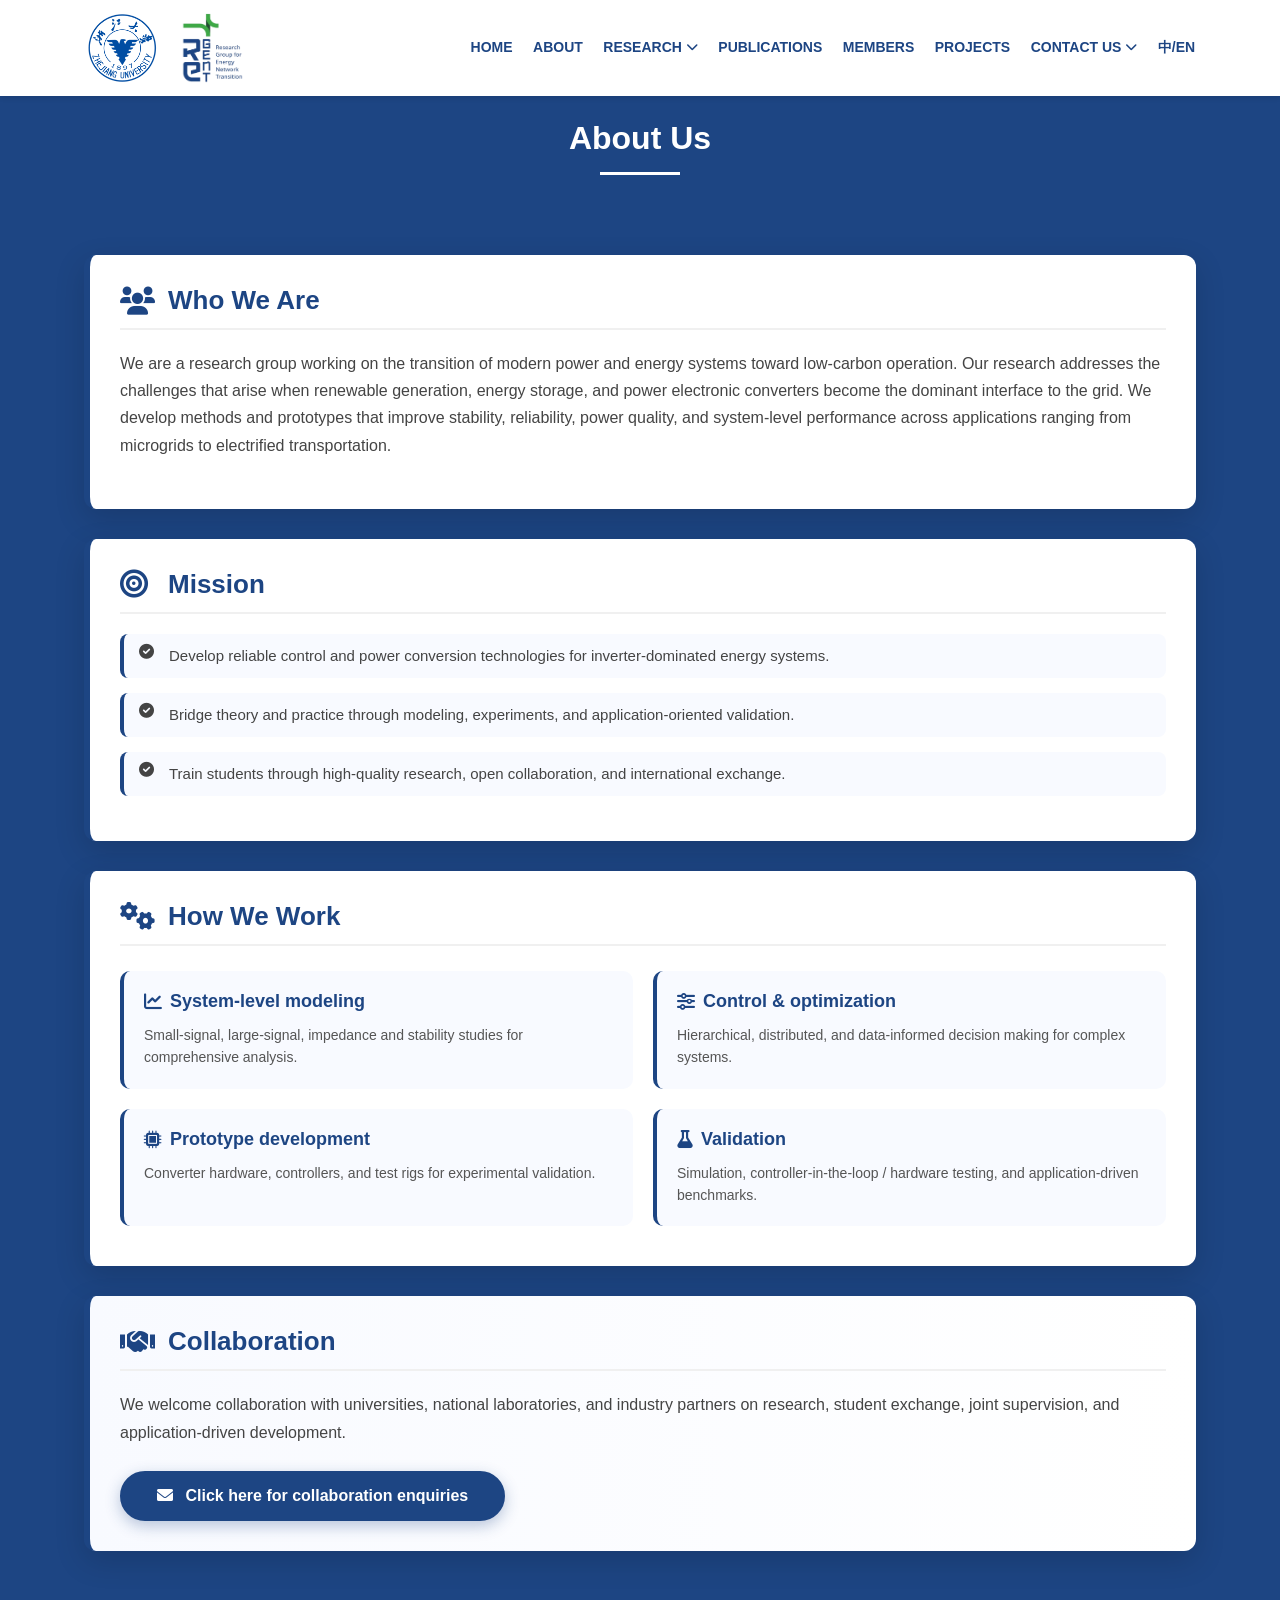
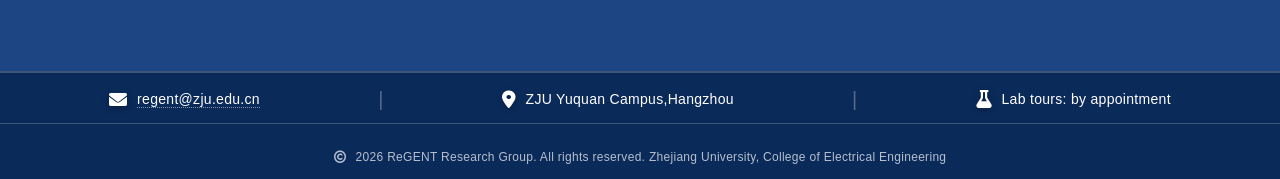
==== commit fe2377e0: "Update about.html" ====
--- a/about.html
+++ b/about.html
@@ -103,7 +103,7 @@
   <div class="about-section collaboration">
     <h2><i class="fas fa-handshake"></i> Collaboration</h2>
     <p>We welcome collaboration with universities, national laboratories, and industry partners on research, student exchange, joint supervision, and application‑driven development.</p>
-    <a href="mailto:regent.lab@zju.edu.cn?subject=Collaboration%20Enquiry" class="collaboration-btn">
+    <a href="mailto:regent@zju.edu.cn?subject=Collaboration%20Enquiry" class="collaboration-btn">
       <i class="fas fa-envelope"></i> Click here for collaboration enquiries
     </a>
   </div>
@@ -117,7 +117,7 @@
     <div class="contact-item">
       <i class="fas fa-envelope contact-icon"></i>
       <span class="contact-text">
-        <a href="mailto:regent.lab@zju.edu.cn">regent.lab@zju.edu.cn</a>
+        <a href="mailto:regent@zju.edu.cn">regent@zju.edu.cn</a>
       </span>
     </div>
     <span class="contact-divider">|</span>
@@ -145,4 +145,4 @@
 <script src="dropdown.js"></script>
 
 </body>
-</html>+</html>
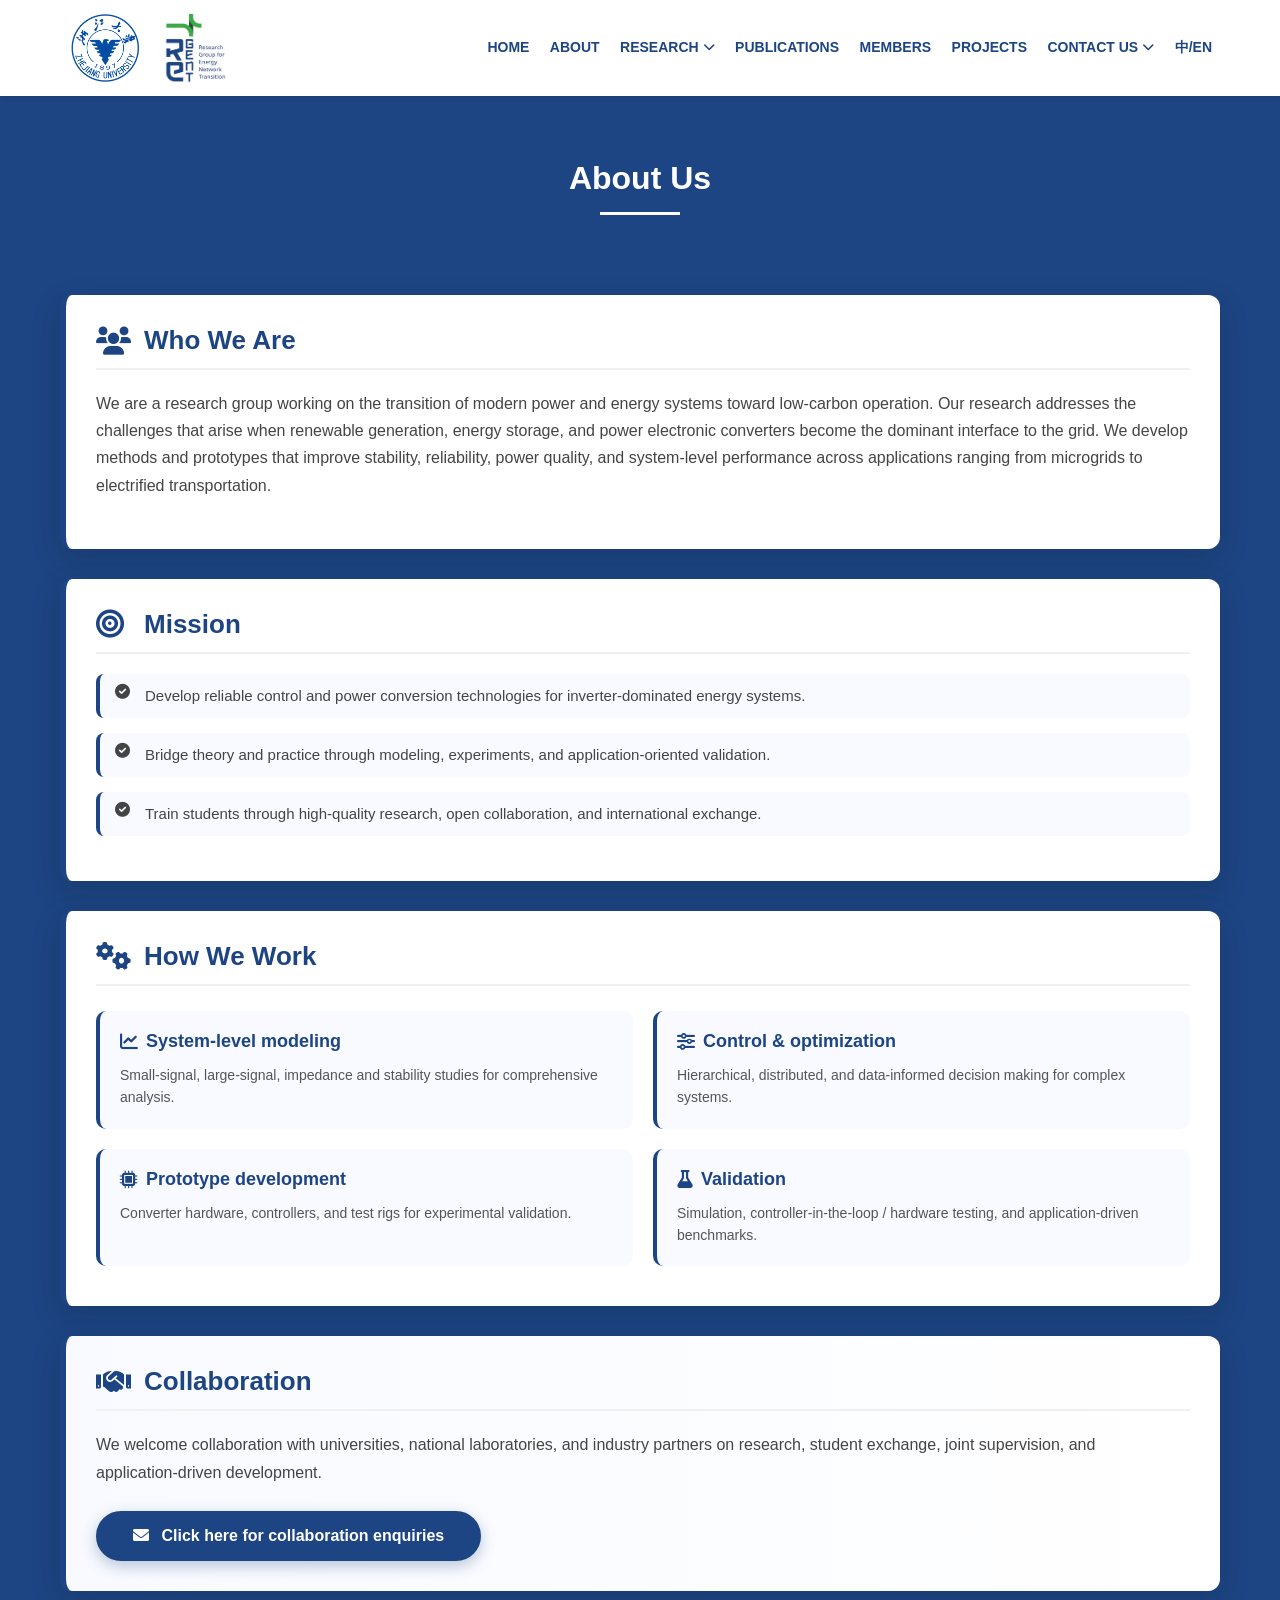
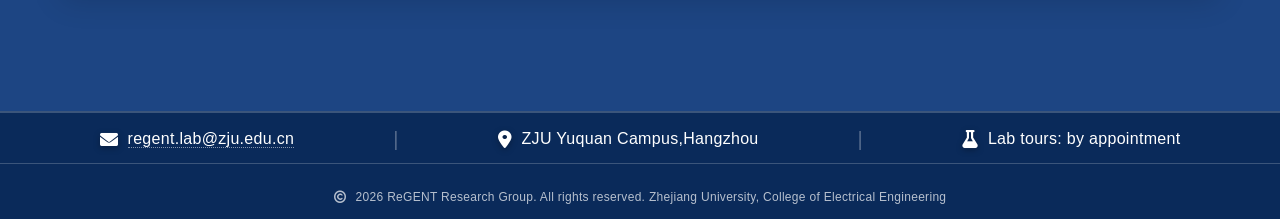
==== commit 175a490c: "Update about.html" ====
--- a/about.html
+++ b/about.html
@@ -103,7 +103,7 @@
   <div class="about-section collaboration">
     <h2><i class="fas fa-handshake"></i> Collaboration</h2>
     <p>We welcome collaboration with universities, national laboratories, and industry partners on research, student exchange, joint supervision, and application‑driven development.</p>
-    <a href="mailto:regent@zju.edu.cn?subject=Collaboration%20Enquiry" class="collaboration-btn">
+    <a href="mailto:regent.lab@zju.edu.cn?subject=Collaboration%20Enquiry" class="collaboration-btn">
       <i class="fas fa-envelope"></i> Click here for collaboration enquiries
     </a>
   </div>
@@ -117,7 +117,7 @@
     <div class="contact-item">
       <i class="fas fa-envelope contact-icon"></i>
       <span class="contact-text">
-        <a href="mailto:regent@zju.edu.cn">regent@zju.edu.cn</a>
+        <a href="mailto:regent.lab@zju.edu.cn">regent.lab@zju.edu.cn</a>
       </span>
     </div>
     <span class="contact-divider">|</span>
--- a/style.css
+++ b/style.css
@@ -1,4 +1,36 @@
-/* ===== RESET & BASE STYLES ===== */
+/* ===== PAGE HEADER (common to all pages) ===== */
+.page-header {
+  text-align: center;
+  margin: 40px auto 20px;
+  max-width: 90%;
+  padding: 0 20px;
+}
+
+.page-header h1 {
+  font-size: 32px;
+  color: white;
+  margin-bottom: 20px;
+  position: relative;
+}
+
+.page-header h1:after {
+  content: '';
+  display: block;
+  width: 80px;
+  height: 3px;
+  background: white;
+  margin: 15px auto 0;
+}
+
+.page-header p {
+  font-size: 18px;
+  color: #e0e0e0;
+  max-width: 90%;
+  margin: 20px auto 0;
+  line-height: 1.6;
+}
+
+/* ===== RESET & BASE ===== */
 * {
   box-sizing: border-box;
   margin: 0;
@@ -7,7 +39,7 @@
 
 body {
   margin: 0;
-  padding-top: 80px;
+  padding-top: 120px;
   font-family: Verdana, sans-serif;
   background-color: #1d4583;
   min-height: 100vh;
@@ -19,7 +51,17 @@
   vertical-align: middle;
 }
 
-/* ===== HEADER & NAVIGATION ===== */
+/* ===== MAIN CONTENT WRAPPER ===== */
+.main-content {
+  width: 100%;
+  max-width: 1200px;
+  margin: 0 auto;
+  padding: 0 20px;
+  box-sizing: border-box;
+  flex: 1 0 auto;
+}
+
+/* ===== HEADER (full‑width bar, boxed nav) ===== */
 .site-header {
   position: fixed;
   top: 0;
@@ -28,14 +70,18 @@
   background-color: white;
   z-index: 1000;
   box-shadow: 0 2px 5px rgba(0,0,0,0.1);
+  padding: 0;
 }
 
 nav {
   display: flex;
-  padding: 1% 6%;
+  padding: 1% 20px;
   justify-content: space-between;
   align-items: center;
   background-color: white;
+  max-width: 1200px;
+  margin: 0 auto;
+  box-sizing: border-box;
 }
 
 nav img {
@@ -69,169 +115,81 @@
   font-weight: 600;
   transition: color 0.3s ease;
 }
-
 .nav-links ul li a:hover {
   color: #007bff;
 }
 
-/* Dropdown Menu */
-.dropdown {
-  position: relative;
-  display: inline-block;
-}
-
-.dropdown-toggle {
-  display: flex;
-  align-items: center;
-  gap: 5px;
-}
-
-.dropdown-toggle i {
-  font-size: 12px;
-  transition: transform 0.3s ease;
-}
-
+/* Dropdown */
+.dropdown { position: relative; display: inline-block; }
+.dropdown-toggle { display: flex; align-items: center; gap: 5px; }
+.dropdown-toggle i { font-size: 12px; transition: transform 0.3s ease; }
 .dropdown:hover .dropdown-toggle i,
-.dropdown.active .dropdown-toggle i {
-  transform: rotate(180deg);
-}
-
+.dropdown.active .dropdown-toggle i { transform: rotate(180deg); }
 .dropdown-menu {
-  position: absolute;
-  top: 100%;
-  left: 0;
-  background: white;
-  min-width: 220px;
+  position: absolute; top: 100%; left: 0;
+  background: white; min-width: 220px;
   box-shadow: 0 10px 30px rgba(0,0,0,0.15);
-  border-radius: 8px;
-  padding: 8px 0;
-  opacity: 0;
-  visibility: hidden;
+  border-radius: 8px; padding: 8px 0;
+  opacity: 0; visibility: hidden;
   transform: translateY(10px);
   transition: all 0.3s ease;
   z-index: 1000;
-  border: 1px solid rgba(29, 69, 131, 0.1);
-}
-
+  border: 1px solid rgba(29,69,131,0.1);
+}
 .dropdown:hover .dropdown-menu {
-  opacity: 1;
-  visibility: visible;
-  transform: translateY(0);
-}
-
+  opacity: 1; visibility: visible; transform: translateY(0);
+}
 .dropdown-menu li {
-  display: block !important;
-  padding: 0 !important;
-  margin: 0 !important;
-  width: 100%;
-}
-
+  display: block !important; padding: 0 !important;
+  margin: 0 !important; width: 100%;
+}
 .dropdown-menu li a {
-  display: block;
-  padding: 10px 20px !important;
-  color: #333 !important;
-  font-size: 14px;
-  font-weight: 500;
-  transition: all 0.2s ease;
-  white-space: nowrap;
+  display: block; padding: 10px 20px !important;
+  color: #333 !important; font-size: 14px; font-weight: 500;
+  transition: all 0.2s ease; white-space: nowrap;
   text-align: left;
 }
-
 .dropdown-menu li a:hover {
-  background: #f0f4fa;
-  color: #1d4583 !important;
+  background: #f0f4fa; color: #1d4583 !important;
   padding-left: 25px !important;
 }
 
-/* ===== PAGE HEADER (common to all pages) ===== */
-.page-header {
-  text-align: center;
-  margin: 40px auto 20px;
-  max-width: 90%;
-  padding: 0 20px;
-}
-
-.page-header h1 {
-  font-size: 32px;
-  color: white;
-  margin-bottom: 20px;
-  position: relative;
-}
-
-.page-header h1:after {
-  content: '';
-  display: block;
-  width: 80px;
-  height: 3px;
-  background: white;
-  margin: 15px auto 0;
-}
-
-.page-header p {
-  font-size: 18px;
-  color: #e0e0e0;
-  max-width: 90%;
-  margin: 20px auto 0;
-  line-height: 1.6;
-}
-
-/* ===== CONTACT STRIP & FOOTER ===== */
+/* ===== FOOTER ===== */
 .contact-strip {
   width: 100%;
   background-color: #0a2a5a;
   color: white;
   padding: 15px 0;
-  font-size: 14px;
   border-top: 2px solid rgba(255,255,255,0.2);
   margin-top: 40px;
   flex-shrink: 0;
-}
-
+  box-sizing: border-box;
+}
 .contact-container {
   max-width: 1200px;
   margin: 0 auto;
+  padding: 0 20px;
   display: flex;
   justify-content: space-around;
   align-items: center;
   flex-wrap: wrap;
   gap: 20px;
-  padding: 0 20px;
-}
-
-.contact-item {
-  display: flex;
-  align-items: center;
-  gap: 10px;
-}
-
-.contact-icon {
-  font-size: 18px;
-  filter: drop-shadow(0 2px 3px rgba(0,0,0,0.3));
-}
-
-.contact-text {
-  font-weight: 400;
-  letter-spacing: 0.3px;
-}
-
+  box-sizing: border-box;
+}
+.contact-item { display: flex; align-items: center; gap: 10px; }
+.contact-icon { font-size: 18px; filter: drop-shadow(0 2px 3px rgba(0,0,0,0.3)); }
+.contact-text { font-weight: 400; letter-spacing: 0.3px; }
 .contact-text a {
-  color: white;
-  text-decoration: none;
+  color: white; text-decoration: none;
   border-bottom: 1px dotted rgba(255,255,255,0.5);
   transition: border-bottom 0.3s ease;
 }
-
-.contact-text a:hover {
-  border-bottom: 1px solid white;
-}
-
+.contact-text a:hover { border-bottom: 1px solid white; }
 .contact-divider {
   color: rgba(255,255,255,0.3);
   font-size: 20px;
   font-weight: 300;
-  display: inline-block;
-}
-
+}
 .copyright-row {
   border-top: 1px solid rgba(255,255,255,0.2);
   margin-top: 12px;
@@ -239,55 +197,195 @@
   font-size: 12px;
   text-align: center;
 }
-
-.copyright-text {
-  color: rgba(255,255,255,0.7);
-  letter-spacing: 0.3px;
-}
-
-.copyright-text i {
-  margin-right: 5px;
-}
-
-/* ===== HOME PAGE STYLES ===== */
-
-/* Slideshow container */
+.copyright-text { color: rgba(255,255,255,0.7); letter-spacing: 0.3px; }
+.copyright-text i { margin-right: 5px; }
+
+/* =====  ROWS ===== */
+.top-row {
+  display: flex;
+  gap: 20px;
+  margin: 0 0 40px 0;
+  background: white;
+  padding: 20px;
+  border-radius: 10px;
+  box-shadow: 0 5px 15px rgba(0,0,0,0.2);
+}
+
+.carousel-wrapper {
+  flex: 0 0 65%;		/* ratio carousel and news*/
+  max-width: 65%;
+}
+
+.news-sidebar {
+  flex: 1;
+  padding: 0;
+  background: transparent;
+  box-shadow: none;
+  border-radius: 0;
+  align-self: stretch;
+  display: flex;
+  flex-direction: column;
+}
+
+.news-sidebar h3 {
+  color: #1d4583;
+  font-size: 22px;
+  margin-top: 0;
+  margin-bottom: 20px;
+  padding-bottom: 10px;
+  border-bottom: 2px solid #1d4583;
+}
+}
+
+.news-sidebar .news-list {
+  list-style: none;
+  padding: 0;
+  margin: 0 0 20px 0;
+}
+.news-sidebar .news-list li {
+  margin-bottom: 18px;
+  padding-bottom: 15px;
+  border-bottom: 1px solid #eee;
+  display: flex;
+  gap: 12px;
+}
+.news-sidebar .news-date {
+  min-width: 70px;
+  font-size: 12px;
+  font-weight: 600;
+  color: #1d4583;
+}
+.news-sidebar .news-content {
+  flex: 1;
+}
+.news-sidebar .news-title {
+  font-weight: 600;
+  color: #333;
+  font-size: 14px;
+  margin-bottom: 4px;
+}
+.news-sidebar .news-desc {
+  font-size: 12px;
+  color: #666;
+}
+.news-sidebar .view-all-link {
+  display: inline-block;
+  color: #1d4583;
+  text-decoration: none;
+  font-size: 14px;
+  font-weight: 600;
+  transition: color 0.3s ease;
+}
+.news-sidebar .view-all-link:hover {
+  color: #007bff;
+  text-decoration: underline;
+}
+
+/* bottom row: publications + projects */
+.bottom-row {
+  display: flex;
+  gap: 30px;
+  margin: 40px 0 0 0;
+}
+
+.pub-col, .proj-col {
+  flex: 1;               /* 50% each */
+  background: white;
+  border-radius: 10px;
+  padding: 25px;
+  box-shadow: 0 5px 15px rgba(0,0,0,0.2);
+}
+
+.pub-col h3, .proj-col h3 {
+  color: #1d4583;
+  font-size: 22px;
+  margin-top: 0;
+  margin-bottom: 20px;
+  padding-bottom: 10px;
+  border-bottom: 2px solid #1d4583;
+}
+
+/* publication list (reuse existing styles) */
+.publications-list, .mprojects-list {
+  list-style: none;
+  padding: 0;
+  margin: 0 0 20px 0;
+}
+.publications-list li, .mprojects-list li {
+  margin-bottom: 15px;
+  padding-bottom: 15px;
+  border-bottom: 1px solid #eee;
+}
+.pub-title, .mproject-title {
+  font-weight: 600;
+  color: #333;
+  text-decoration: none;
+  display: block;
+  margin-bottom: 5px;
+  font-size: 14px;
+  line-height: 1.4;
+}
+.pub-title:hover, .mproject-title:hover {
+  color: #1d4583;
+}
+.pub-authors {
+  font-size: 12px;
+  color: #666;
+  margin-bottom: 3px;
+}
+.pub-journal {
+  font-size: 11px;
+  color: #1d4583;
+  font-style: italic;
+}
+.mproject-desc {
+  font-size: 12px;
+  color: #666;
+  line-height: 1.5;
+}
+.view-all-link {
+  display: inline-block;
+  color: #1d4583;
+  text-decoration: none;
+  font-size: 14px;
+  font-weight: 600;
+  transition: color 0.3s ease;
+}
+.view-all-link:hover {
+  color: #007bff;
+  text-decoration: underline;
+}
+
+/* ===== SLIDESHOW (inside wrapper) ===== */
 .slideshow-container {
   width: 100%;
-  height: 525px;
+  height: auto;          /* adjust as needed */
   position: relative;
-  margin: auto;
   overflow: hidden;
-  
-}
-
+  border-radius: 10px;
+}
 .slider {
   display: flex;
   transition: transform 0.5s ease-in-out;
   width: 100%;
-  height: 100%;
-}
-
+  height: 95%;
+}
 .mySlides {
   flex: 0 0 100%;
-  box-sizing: border-box;
   height: 100%;
   position: relative;
 }
-
 .mySlides img {
   width: 100%;
-  height: 100%;
-  object-fit: cover;  /* This ensures images cover the area without distortion */
+  height: auto;
   display: block;
 }
-
 .prev, .next {
   cursor: pointer;
   position: absolute;
   top: 50%;
   width: auto;
-  padding: 16px;
+  padding: 12px;
   margin-top: -22px;
   color: white;
   font-weight: bold;
@@ -298,36 +396,35 @@
   z-index: 2;
   background-color: rgba(0,0,0,0.3);
 }
-
 .next {
   right: 0;
   border-radius: 3px 0 0 3px;
 }
-
 .prev:hover, .next:hover {
   background-color: rgba(0,0,0,0.8);
 }
-
 .text {
   color: #f2f2f2;
-  font-size: 15px;
-  padding: 8px 12px;
+  font-size: 14px;
+  padding: 4px 10px;
+  background: rgba(0,0,0,0.7);
+  border-radius: 6px;
   position: absolute;
   bottom: 20px;
-  width: 100%;
+  left: 50%;
+  transform: translateX(-50%);
   text-align: center;
   z-index: 1;
-}
-
+  white-space: nowrap;
+}
 .dots-container {
   position: absolute;
-  bottom: 5px;
+  bottom: 4px;
   left: 0;
   right: 0;
   text-align: center;
   z-index: 1;
 }
-
 .dot {
   cursor: pointer;
   height: 7px;
@@ -339,30 +436,22 @@
   transition: background-color 0.3s ease;
   border: 1px solid rgba(0,0,0,0.3);
 }
-
 .active, .dot:hover {
   background-color: rgba(255,255,255,0.9);
 }
 
-@media only screen and (max-width: 300px) {
-  .prev, .next,.text {font-size: 11px}
-}
-
-/* Introduction Section */
+/* ===== INTRODUCTION & RESEARCH (full width) ===== */
 .intro-section {
-  max-width: 90%;
-  margin: 60px auto;
+  width: 100%;
+  margin: 60px 0;
   text-align: center;
-  padding: 0 20px;
-}
-
+}
 .intro-section h2 {
   font-size: 32px;
   color: white;
   margin-bottom: 20px;
   position: relative;
 }
-
 .intro-section h2:after {
   content: '';
   display: block;
@@ -371,136 +460,17 @@
   background: white;
   margin: 15px auto 0;
 }
-
 .intro-section p {
   font-size: 18px;
   line-height: 1.6;
   color: #e5e5e5;
-  max-width: 90%;
+  max-width: 100%;
   margin: 0 auto;
 }
-
-/* Research Areas Section */
-.mresearch-section {
-  max-width: 90%;
-  margin: 60px auto;
-  padding: 0 20px;
-  background: #1d4583;
-  
-}
-
-.mresearch-section h2 {
-  font-size: 32px;
-  color: white;
-  text-align: center;
-  margin-bottom: 40px;
-  position: relative;
-}
-
-.mresearch-section h2:after {
-  content: '';
-  display: block;
-  width: 80px;
-  height: 3px;
-  background: white;
-  margin: 15px auto 0;
-}
-
-.mresearch-grid {
-  display: grid;
-  grid-template-columns: repeat(3, 1fr);
-  gap: 30px;
-  margin-top: 30px;
-  background: #1d4583;
-}
-
-.mresearch-card {
-  background: white;
-  border-radius: 10px;
-  overflow: hidden;
-  box-shadow: 0 5px 15px rgba(0,0,0,0.1);
-  transition: transform 0.3s ease, box-shadow 0.3s ease;
-  display: flex;
-  flex-direction: column;
-  height: 100%;
-}
-
-.mresearch-card:hover {
-  transform: translateY(-5px);
-  box-shadow: 0 15px 30px rgba(0,0,0,0.15);
-}
-
-.mresearch-card img {
-  width: 100%;
-  height: 200px;
-  object-fit: cover;
-  display: block;
-}
-
-.mresearch-card h3 {
-  font-size: 20px;
-  color: #1d4583;
-  margin: 15px 15px 10px;
-  line-height: 1.3;
-}
-
-.mresearch-card p {
-  font-size: 14px;
-  color: #666;
-  line-height: 1.5;
-  margin: 0 15px 15px;
-  flex: 1;
-}
-
-.card-link {
-  display: inline-block;
-  margin: 0 15px 20px;
-  color: #1d4583;
-  font-weight: 600;
-  text-decoration: none;
-  border-bottom: 1px dotted #1d4583;
-  align-self: flex-start;
-  transition: all 0.3s ease;
-}
-
-.card-link:hover {
-  border-bottom: 1px solid #1d4583;
-  transform: translateX(3px);
-}
-
-/* Responsive */
-@media (max-width: 900px) {
-  .research-grid {
-    grid-template-columns: repeat(2, 1fr);
-  }
-}
-
-@media (max-width: 600px) {
-  .research-grid {
-    grid-template-columns: 1fr;
-  }
-}
-
-/* Overall page background */
-body {
-  background-color: #1d4583;
-}
-
-/* Introduction Section */
-.intro-section h2 {
-  color: white;
-}
-
-.intro-section p {
-  color: #e0e0e0;
-}
-
-/* Learn More Button */
 .learn-more-container {
   text-align: center;
   margin: 40px 0 60px;
 }
-
 .learn-more-btn {
   display: inline-block;
   padding: 12px 40px;
@@ -515,29 +485,25 @@
   letter-spacing: 1px;
   transition: all 0.3s ease;
 }
-
 .learn-more-btn:hover {
   background-color: white;
   color: #1d4583;
   transform: translateY(-2px);
   box-shadow: 0 5px 15px rgba(0,0,0,0.2);
 }
-/* Highlights section */
-.highlights-section {
-  max-width: 90%;
-  margin: 80px auto;
-  padding: 0 20px;
-}
-
-.highlights-section h2 {
+
+.mresearch-section {
+  width: 100%;
+  margin: 60px 0;
+}
+.mresearch-section h2 {
   font-size: 32px;
   color: white;
   text-align: center;
   margin-bottom: 40px;
   position: relative;
 }
-
-.highlights-section h2:after {
+.mresearch-section h2:after {
   content: '';
   display: block;
   width: 80px;
@@ -545,167 +511,94 @@
   background: white;
   margin: 15px auto 0;
 }
-
-.highlights-grid {
+.mresearch-grid {
   display: grid;
   grid-template-columns: repeat(3, 1fr);
   gap: 30px;
 }
-
-.highlight-card {
+.mresearch-card {
   background: white;
   border-radius: 10px;
-  padding: 25px;
-  box-shadow: 0 5px 15px rgba(0,0,0,0.2);
-}
-
-.highlight-card h3 {
-  color: #1d4583;
-  font-size: 22px;
-  margin-top: 0;
-  margin-bottom: 20px;
-  padding-bottom: 10px;
-  border-bottom: 2px solid #1d4583;
-}
-/* Responsive */
-@media (max-width: 900px) {
-  .highlight-grid {
-    grid-template-columns: repeat(2, 1fr);
-  }
-}
-
-@media (max-width: 600px) {
-  .highlight-grid {
-    grid-template-columns: 1fr;
-  }
-}
-/* Publications list in highlights */
-.publications-list {
-  list-style: none;
-  padding: 0;
-  margin: 0 0 20px 0;
-}
-
-.publications-list li {
-  margin-bottom: 15px;
-  padding-bottom: 15px;
-  border-bottom: 1px solid #eee;
-}
-
-.pub-title {
-  font-weight: 600;
-  color: #333;
-  text-decoration: none;
+  overflow: hidden;
+  box-shadow: 0 5px 15px rgba(0,0,0,0.1);
+  transition: transform 0.3s ease, box-shadow 0.3s ease;
+  display: flex;
+  flex-direction: column;
+  height: 100%;
+}
+.mresearch-card:hover {
+  transform: translateY(-5px);
+  box-shadow: 0 15px 30px rgba(0,0,0,0.15);
+}
+.mresearch-card img {
+  width: 100%;
+  height: 200px;
+  object-fit: cover;
   display: block;
-  margin-bottom: 5px;
-  font-size: 14px;
-  line-height: 1.4;
-}
-
-.pub-title:hover {
-  color: #1d4583;
-}
-
-.pub-authors {
-  font-size: 12px;
-  color: #666;
-  margin-bottom: 3px;
-}
-
-.pub-journal {
-  font-size: 11px;
-  color: #1d4583;
-  font-style: italic;
-}
-
-/* main page Projects list in highlights */
-.mprojects-list {
-  list-style: none;
-  padding: 0;
-  margin: 0 0 20px 0;
-}
-
-.mprojects-list li {
-  margin-bottom: 20px;
-  padding-bottom: 15px;
-  border-bottom: 1px solid #eee;
-}
-
-.mproject-title {
-  font-weight: 600;
-  color: #333;
-  text-decoration: none;
-  display: block;
-  margin-bottom: 8px;
-  font-size: 15px;
-}
-
-.mproject-title:hover {
-  color: #1d4583;
-}
-
-.mproject-desc {
-  font-size: 12px;
+}
+.mresearch-card h3 {
+  font-size: 20px;
+  color: #1d4583;
+  margin: 15px 15px 10px;
+  line-height: 1.3;
+}
+.mresearch-card p {
+  font-size: 14px;
   color: #666;
   line-height: 1.5;
-}
-
-/* News list in highlights */
-.news-list {
-  list-style: none;
-  padding: 0;
-  margin: 0 0 20px 0;
-}
-
-.news-list li {
-  margin-bottom: 18px;
-  padding-bottom: 15px;
-  border-bottom: 1px solid #eee;
-  display: flex;
-  gap: 12px;
-}
-
-.news-date {
-  min-width: 70px;
-  font-size: 12px;
-  font-weight: 600;
-  color: #1d4583;
-}
-
-.news-content {
+  margin: 0 15px 15px;
   flex: 1;
 }
-
-.news-title {
-  font-weight: 600;
-  color: #333;
-  font-size: 14px;
-  margin-bottom: 4px;
-}
-
-.news-desc {
-  font-size: 12px;
-  color: #666;
-}
-
-.view-all-link {
+.card-link {
   display: inline-block;
-  color: #1d4583;
+  margin: 0 15px 20px;
+  color: #1d4583;
+  font-weight: 600;
   text-decoration: none;
-  font-size: 14px;
-  font-weight: 600;
-  margin-top: 10px;
-  transition: color 0.3s ease;
-}
-
-.view-all-link:hover {
-  color: #007bff;
-  text-decoration: underline;
-}
-
+  border-bottom: 1px dotted #1d4583;
+  align-self: flex-start;
+  transition: all 0.3s ease;
+}
+.card-link:hover {
+  border-bottom: 1px solid #1d4583;
+  transform: translateX(3px);
+}
+
+/* ===== RESPONSIVE ===== */
+@media (max-width: 900px) {
+  .top-row {
+    flex-direction: column;
+  }
+  .carousel-wrapper {
+    flex: 1 1 100%;
+    max-width: 100%;
+  }
+  .news-sidebar {
+    flex: 1 1 100%;
+  }
+  .bottom-row {
+    flex-direction: column;
+  }
+  .mresearch-grid {
+    grid-template-columns: repeat(2, 1fr);
+  }
+}
+
+@media (max-width: 600px) {
+  body {
+    padding-top: 140px;
+  }
+  .mresearch-grid {
+    grid-template-columns: 1fr;
+  }
+  .slideshow-container {
+    height: 250px;
+  }
+}
+/* =====  ===== */
 /* ===== RESEARCH PAGE STYLES ===== */
 .research-container {
-  max-width: 90%;
+  max-width: 1200px;
   margin: 40px auto 50px;
   padding: 0 20px;
 }
@@ -840,7 +733,7 @@
 }
 /* ===== PROJECTS PAGE STYLES ===== */
 .projects-container {
-  max-width: 90%;
+  max-width: 1200px;
   margin: 40px auto 50px;
   padding: 0 20px;
 }
@@ -951,7 +844,7 @@
 
 /* ===== ABOUT PAGE STYLES ===== */
 .about-container {
-  max-width: 90%;
+  max-width: 1200px;
   margin: 40px auto 50px;
   padding: 0 20px;
 }
@@ -1736,7 +1629,7 @@
 .page-header {
   text-align: center;
   margin: 40px auto 20px;
-  max-width: 90%;
+  max-width: 1200px;
   padding: 0 20px;
 }
 
@@ -1758,7 +1651,7 @@
 
 /* Publications container */
 .publications-container {
-  max-width: 90%;
+  max-width: 1200px;
   margin: 40px auto 50px;
   padding: 0 20px;
 }
@@ -2122,7 +2015,7 @@
 }
 /* ===== CONTACT PAGE STYLES ===== */
 .contact-page-container {
-  max-width: 10000px;
+  max-width: 1200px;
   margin: 40px auto 50px;
   padding: 0 20px;
 }
@@ -2499,4 +2392,4 @@
   .global-collaborations h3 {
     font-size: 24px;
   }
-}+}
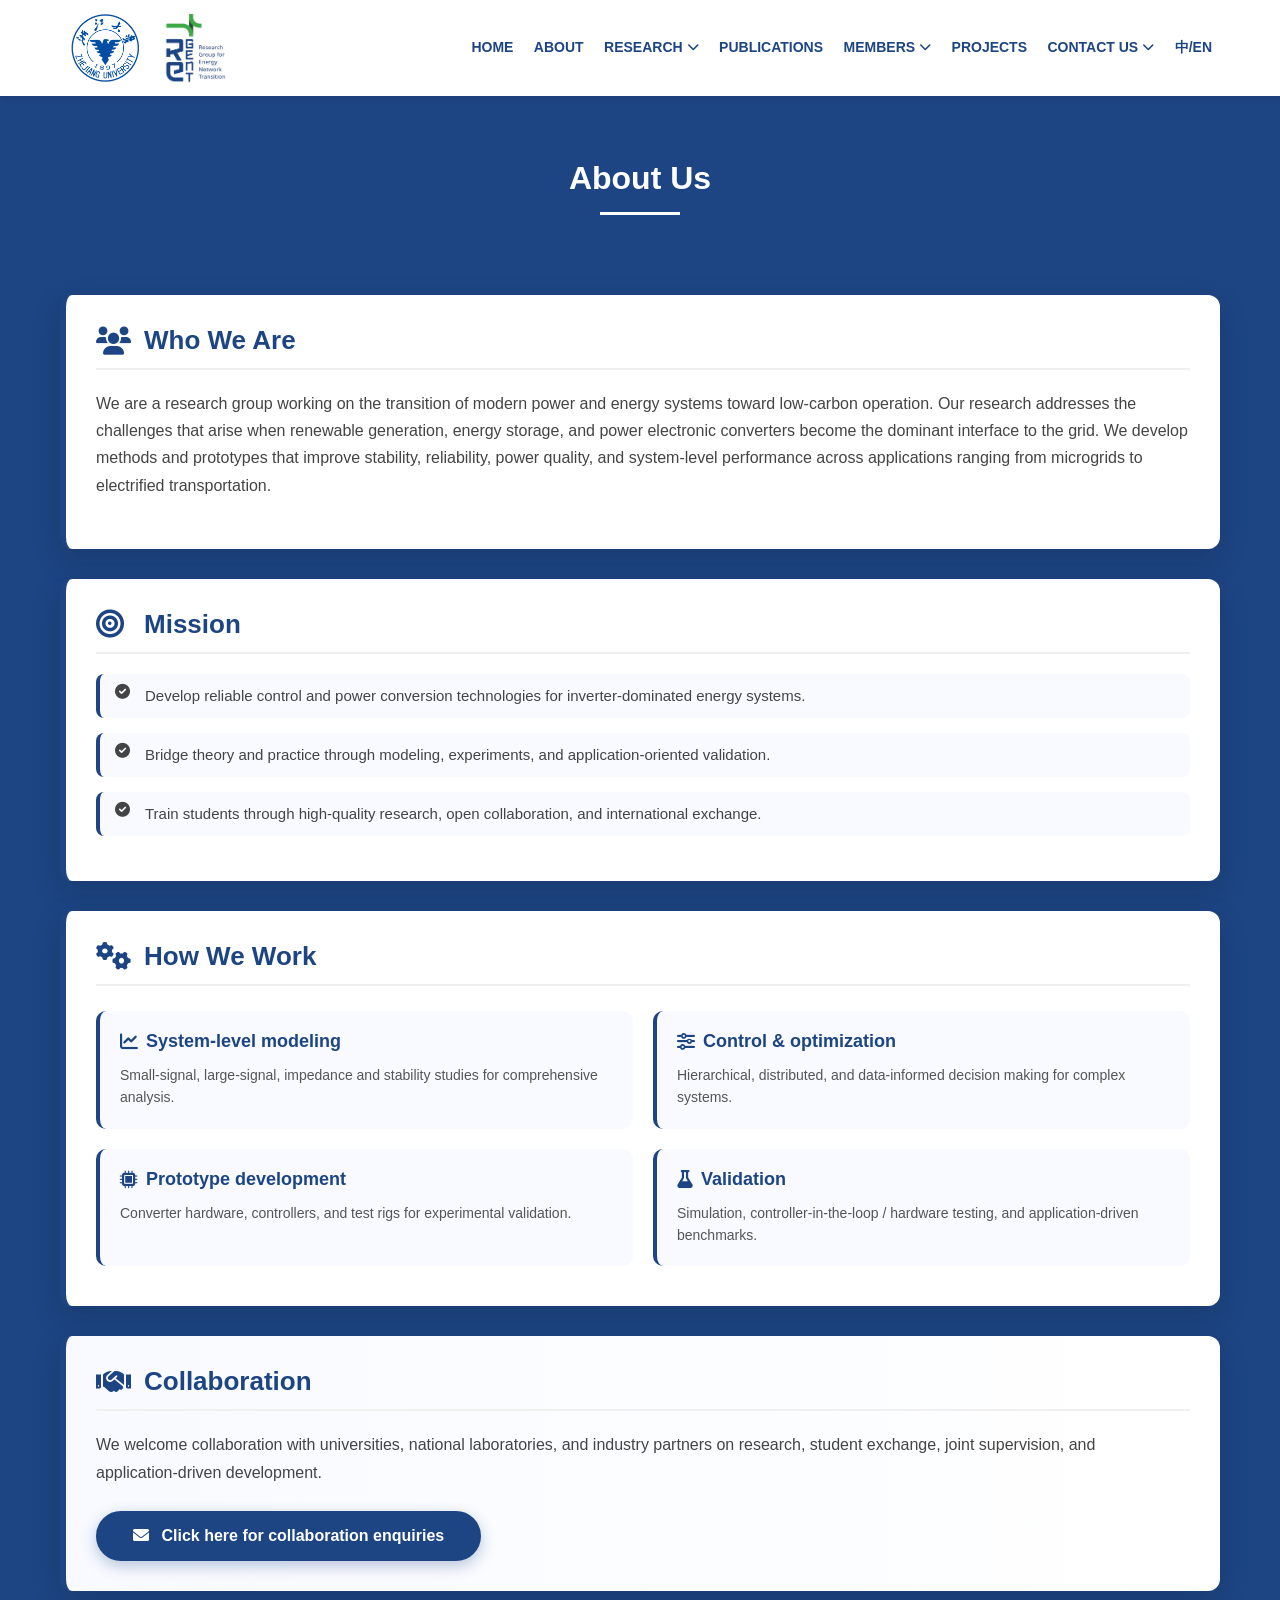
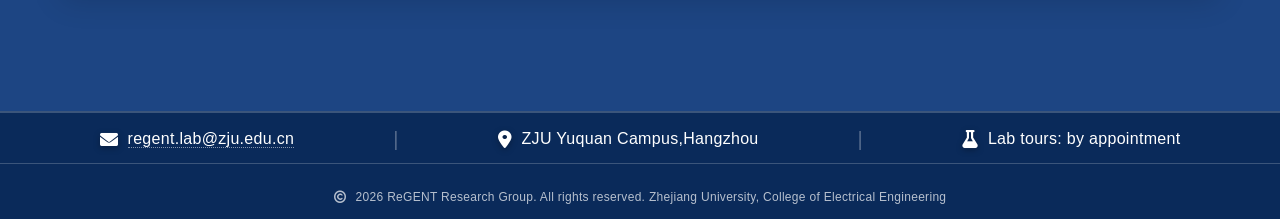
==== commit f110e5a5: "Update about.html" ====
--- a/about.html
+++ b/about.html
@@ -33,7 +33,18 @@
         </li>
         
         <li><a href="publication.html">PUBLICATIONS</a></li>
-        <li><a href="people.html">MEMBERS</a></li>
+       		
+        <li class="dropdown">
+			<a href="" class="dropdown-toggle">MEMBERS<i class="fas fa-chevron-down"></i></a>
+			<ul class="dropdown-menu">
+				<li><a href="faculty.html">Faculty Members</a></li>
+				<li><a href="inter.html">International Collaborators</a></li>
+				<li><a href="domestic.html">Domestic Collaborators</a></li>
+				<li><a href="student.html">Students</a></li>
+				<li><a href="gallery.html">Gallery</a></li>
+			</ul>
+		</li>
+		
         <li><a href="project.html">PROJECTS</a></li>
         <li class="dropdown">
           <a href="contact.html" class="dropdown-toggle">CONTACT US<i class="fas fa-chevron-down"></i></a>
